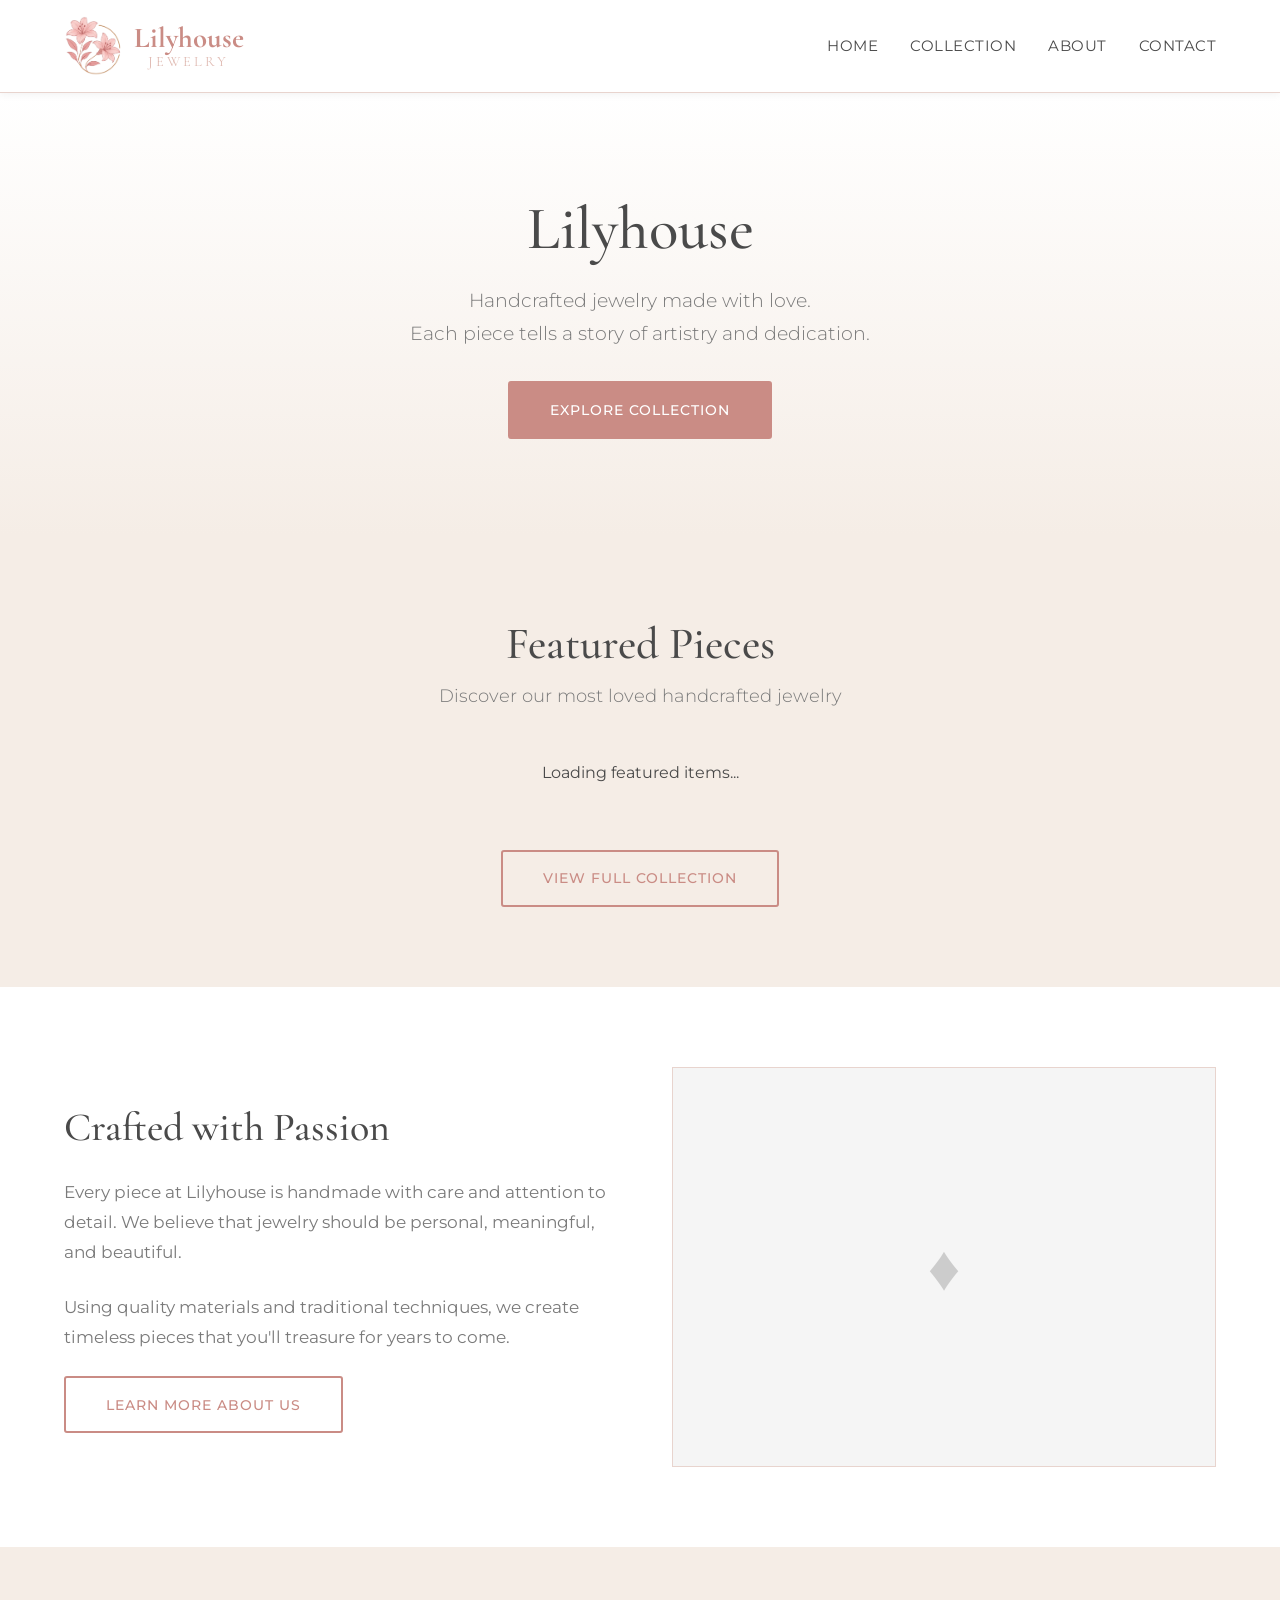
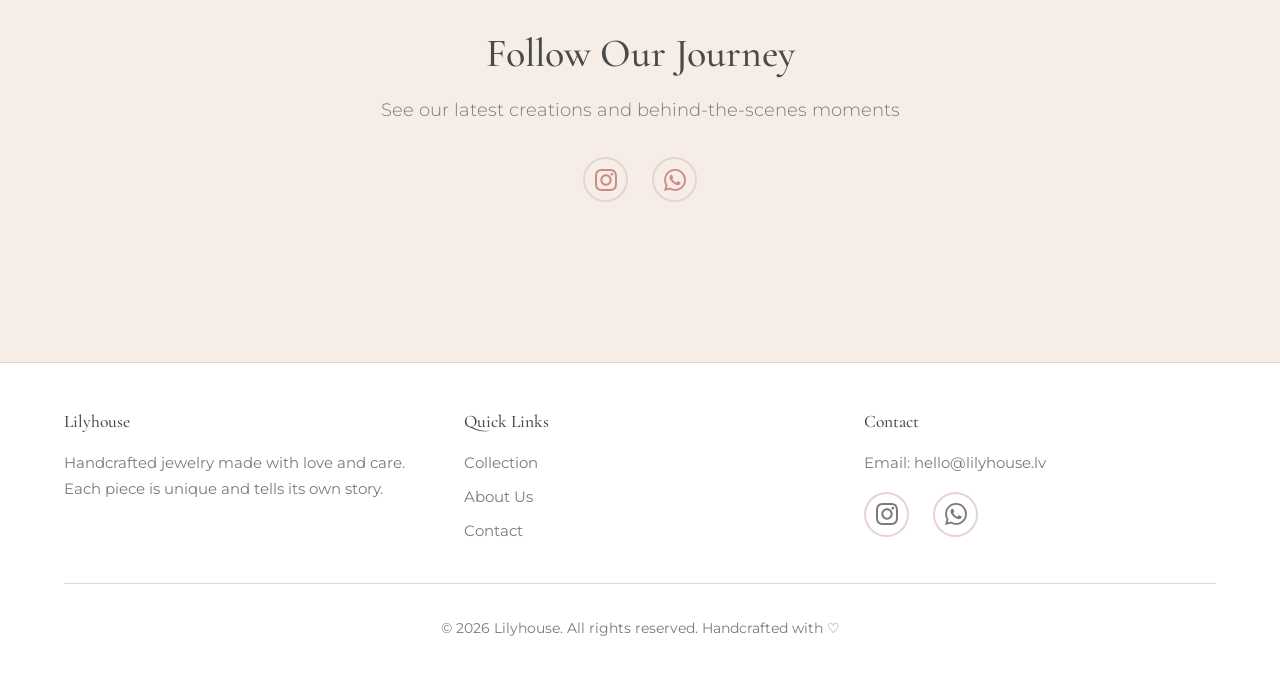
==== index.html @ 1b3570a8 "Initial commit: Lilyhouse jewelry website" ====
<!DOCTYPE html>
<html lang="en">
<head>
  <meta charset="UTF-8">
  <meta name="viewport" content="width=device-width, initial-scale=1.0">
  <meta name="description" content="Lilyhouse - Handcrafted jewelry made with love. Discover unique, elegant pieces of artisan jewelry.">
  <title>Lilyhouse - Handcrafted Jewelry</title>
  <link rel="icon" type="image/png" href="images/favicon.png">
  <link rel="stylesheet" href="css/style.css">
</head>
<body>
  <!-- Header -->
  <header>
    <div class="container">
      <nav>
        <a href="index.html" class="logo">
          <img src="images/logo-no-bg.png" alt="Lilyhouse Jewelry">
          <div class="logo-text-container">
            <span class="logo-brand">Lilyhouse</span>
            <span class="logo-subtitle">Jewelry</span>
          </div>
        </a>
        <button class="mobile-menu-toggle" aria-label="Toggle menu">☰</button>
        <ul class="nav-links">
          <li><a href="index.html">Home</a></li>
          <li><a href="collection.html">Collection</a></li>
          <li><a href="about.html">About</a></li>
          <li><a href="contact.html">Contact</a></li>
        </ul>
      </nav>
    </div>
  </header>

  <!-- Hero Section -->
  <section class="hero">
    <div class="container">
      <h1>Lilyhouse</h1>
      <p class="hero-subtitle">
        Handcrafted jewelry made with love.<br>
        Each piece tells a story of artistry and dedication.
      </p>
      <a href="collection.html" class="btn">Explore Collection</a>
    </div>
  </section>

  <!-- Featured Items Section -->
  <section>
    <div class="container">
      <div class="section-title">
        <h2>Featured Pieces</h2>
        <p class="section-subtitle">Discover our most loved handcrafted jewelry</p>
      </div>
      
      <div class="product-grid" id="featured-items">
        <!-- Featured items will be dynamically loaded here -->
        <div class="text-center" style="grid-column: 1 / -1;">
          <p>Loading featured items...</p>
        </div>
      </div>
      
      <div class="text-center mt-3">
        <a href="collection.html" class="btn btn-secondary">View Full Collection</a>
      </div>
    </div>
  </section>

  <!-- About Preview Section -->
  <section class="about-preview">
    <div class="container">
      <div class="about-content">
        <div class="about-text">
          <h2>Crafted with Passion</h2>
          <p>
            Every piece at Lilyhouse is handmade with care and attention to detail. 
            We believe that jewelry should be personal, meaningful, and beautiful.
          </p>
          <p>
            Using quality materials and traditional techniques, we create timeless 
            pieces that you'll treasure for years to come.
          </p>
          <a href="about.html" class="btn btn-secondary">Learn More About Us</a>
        </div>
        <div class="about-image">
          <!-- Placeholder for about image -->
          <div class="product-image-placeholder" style="width: 100%; height: 100%; display: flex; align-items: center; justify-content: center; font-size: 4rem; background-color: #f5f5f5; color: #ccc;">
            ♦
          </div>
        </div>
      </div>
    </div>
  </section>

  <!-- Social Section -->
  <section>
    <div class="container text-center">
      <h2>Follow Our Journey</h2>
      <p class="section-subtitle mb-2">
        See our latest creations and behind-the-scenes moments
      </p>
      <div class="social-links">
        <a href="https://www.instagram.com/lillyhouse_lv" target="_blank" rel="noopener" class="social-link" aria-label="Instagram">
          <svg viewBox="0 0 24 24" xmlns="http://www.w3.org/2000/svg"><path d="M12 2.163c3.204 0 3.584.012 4.85.07 3.252.148 4.771 1.691 4.919 4.919.058 1.265.069 1.645.069 4.849 0 3.205-.012 3.584-.069 4.849-.149 3.225-1.664 4.771-4.919 4.919-1.266.058-1.644.07-4.85.07-3.204 0-3.584-.012-4.849-.07-3.26-.149-4.771-1.699-4.919-4.92-.058-1.265-.07-1.644-.07-4.849 0-3.204.013-3.583.07-4.849.149-3.227 1.664-4.771 4.919-4.919 1.266-.057 1.645-.069 4.849-.069zm0-2.163c-3.259 0-3.667.014-4.947.072-4.358.2-6.78 2.618-6.98 6.98-.059 1.281-.073 1.689-.073 4.948 0 3.259.014 3.668.072 4.948.2 4.358 2.618 6.78 6.98 6.98 1.281.058 1.689.072 4.948.072 3.259 0 3.668-.014 4.948-.072 4.354-.2 6.782-2.618 6.979-6.98.059-1.28.073-1.689.073-4.948 0-3.259-.014-3.667-.072-4.947-.196-4.354-2.617-6.78-6.979-6.98-1.281-.059-1.69-.073-4.949-.073zm0 5.838c-3.403 0-6.162 2.759-6.162 6.162s2.759 6.163 6.162 6.163 6.162-2.759 6.162-6.163c0-3.403-2.759-6.162-6.162-6.162zm0 10.162c-2.209 0-4-1.79-4-4 0-2.209 1.791-4 4-4s4 1.791 4 4c0 2.21-1.791 4-4 4zm6.406-11.845c-.796 0-1.441.645-1.441 1.44s.645 1.44 1.441 1.44c.795 0 1.439-.645 1.439-1.44s-.644-1.44-1.439-1.44z"/></svg>
        </a>
        <a href="https://whatsapp.com/channel/0029Vb5Qcq36rsQu8dVFQ22W" target="_blank" rel="noopener" class="social-link" aria-label="WhatsApp Channel">
          <svg viewBox="0 0 24 24" xmlns="http://www.w3.org/2000/svg"><path d="M17.472 14.382c-.297-.149-1.758-.867-2.03-.967-.273-.099-.471-.148-.67.15-.197.297-.767.966-.94 1.164-.173.199-.347.223-.644.075-.297-.15-1.255-.463-2.39-1.475-.883-.788-1.48-1.761-1.653-2.059-.173-.297-.018-.458.13-.606.134-.133.298-.347.446-.52.149-.174.198-.298.298-.497.099-.198.05-.371-.025-.52-.075-.149-.669-1.612-.916-2.207-.242-.579-.487-.5-.669-.51-.173-.008-.371-.01-.57-.01-.198 0-.52.074-.792.372-.272.297-1.04 1.016-1.04 2.479 0 1.462 1.065 2.875 1.213 3.074.149.198 2.096 3.2 5.077 4.487.709.306 1.262.489 1.694.625.712.227 1.36.195 1.871.118.571-.085 1.758-.719 2.006-1.413.248-.694.248-1.289.173-1.413-.074-.124-.272-.198-.57-.347m-5.421 7.403h-.004a9.87 9.87 0 01-5.031-1.378l-.361-.214-3.741.982.998-3.648-.235-.374a9.86 9.86 0 01-1.51-5.26c.001-5.45 4.436-9.884 9.888-9.884 2.64 0 5.122 1.03 6.988 2.898a9.825 9.825 0 012.893 6.994c-.003 5.45-4.437 9.884-9.885 9.884m8.413-18.297A11.815 11.815 0 0012.05 0C5.495 0 .16 5.335.157 11.892c0 2.096.547 4.142 1.588 5.945L.057 24l6.305-1.654a11.882 11.882 0 005.683 1.448h.005c6.554 0 11.89-5.335 11.893-11.893a11.821 11.821 0 00-3.48-8.413z"/></svg>
        </a>
      </div>
    </div>
  </section>

  <!-- Footer -->
  <footer>
    <div class="container">
      <div class="footer-content">
        <div class="footer-section">
          <h3>Lilyhouse</h3>
          <p>Handcrafted jewelry made with love and care. Each piece is unique and tells its own story.</p>
        </div>
        
        <div class="footer-section">
          <h3>Quick Links</h3>
          <a href="collection.html">Collection</a>
          <a href="about.html">About Us</a>
          <a href="contact.html">Contact</a>
        </div>
        
        <div class="footer-section">
          <h3>Contact</h3>
          <p>Email: hello@lilyhouse.lv</p>
          <div class="social-links" style="justify-content: flex-start; margin-top: 1rem;">
            <a href="https://www.instagram.com/lillyhouse_lv" target="_blank" rel="noopener" class="social-link" aria-label="Instagram"><svg viewBox="0 0 24 24" xmlns="http://www.w3.org/2000/svg"><path d="M12 2.163c3.204 0 3.584.012 4.85.07 3.252.148 4.771 1.691 4.919 4.919.058 1.265.069 1.645.069 4.849 0 3.205-.012 3.584-.069 4.849-.149 3.225-1.664 4.771-4.919 4.919-1.266.058-1.644.07-4.85.07-3.204 0-3.584-.012-4.849-.07-3.26-.149-4.771-1.699-4.919-4.92-.058-1.265-.07-1.644-.07-4.849 0-3.204.013-3.583.07-4.849.149-3.227 1.664-4.771 4.919-4.919 1.266-.057 1.645-.069 4.849-.069zm0-2.163c-3.259 0-3.667.014-4.947.072-4.358.2-6.78 2.618-6.98 6.98-.059 1.281-.073 1.689-.073 4.948 0 3.259.014 3.668.072 4.948.2 4.358 2.618 6.78 6.98 6.98 1.281.058 1.689.072 4.948.072 3.259 0 3.668-.014 4.948-.072 4.354-.2 6.782-2.618 6.979-6.98.059-1.28.073-1.689.073-4.948 0-3.259-.014-3.667-.072-4.947-.196-4.354-2.617-6.78-6.979-6.98-1.281-.059-1.69-.073-4.949-.073zm0 5.838c-3.403 0-6.162 2.759-6.162 6.162s2.759 6.163 6.162 6.163 6.162-2.759 6.162-6.163c0-3.403-2.759-6.162-6.162-6.162zm0 10.162c-2.209 0-4-1.79-4-4 0-2.209 1.791-4 4-4s4 1.791 4 4c0 2.21-1.791 4-4 4zm6.406-11.845c-.796 0-1.441.645-1.441 1.44s.645 1.44 1.441 1.44c.795 0 1.439-.645 1.439-1.44s-.644-1.44-1.439-1.44z"/></svg></a>
            <a href="https://whatsapp.com/channel/0029Vb5Qcq36rsQu8dVFQ22W" target="_blank" rel="noopener" class="social-link" aria-label="WhatsApp Channel"><svg viewBox="0 0 24 24" xmlns="http://www.w3.org/2000/svg"><path d="M17.472 14.382c-.297-.149-1.758-.867-2.03-.967-.273-.099-.471-.148-.67.15-.197.297-.767.966-.94 1.164-.173.199-.347.223-.644.075-.297-.15-1.255-.463-2.39-1.475-.883-.788-1.48-1.761-1.653-2.059-.173-.297-.018-.458.13-.606.134-.133.298-.347.446-.52.149-.174.198-.298.298-.497.099-.198.05-.371-.025-.52-.075-.149-.669-1.612-.916-2.207-.242-.579-.487-.5-.669-.51-.173-.008-.371-.01-.57-.01-.198 0-.52.074-.792.372-.272.297-1.04 1.016-1.04 2.479 0 1.462 1.065 2.875 1.213 3.074.149.198 2.096 3.2 5.077 4.487.709.306 1.262.489 1.694.625.712.227 1.36.195 1.871.118.571-.085 1.758-.719 2.006-1.413.248-.694.248-1.289.173-1.413-.074-.124-.272-.198-.57-.347m-5.421 7.403h-.004a9.87 9.87 0 01-5.031-1.378l-.361-.214-3.741.982.998-3.648-.235-.374a9.86 9.86 0 01-1.51-5.26c.001-5.45 4.436-9.884 9.888-9.884 2.64 0 5.122 1.03 6.988 2.898a9.825 9.825 0 012.893 6.994c-.003 5.45-4.437 9.884-9.885 9.884m8.413-18.297A11.815 11.815 0 0012.05 0C5.495 0 .16 5.335.157 11.892c0 2.096.547 4.142 1.588 5.945L.057 24l6.305-1.654a11.882 11.882 0 005.683 1.448h.005c6.554 0 11.89-5.335 11.893-11.893a11.821 11.821 0 00-3.48-8.413z"/></svg></a>
          </div>
        </div>
      </div>
      
      <div class="footer-bottom">
        <p>&copy; 2026 Lilyhouse. All rights reserved. Handcrafted with ♡</p>
      </div>
    </div>
  </footer>

  <!-- JavaScript -->
  <script src="js/main.js"></script>
</body>
</html>
---- css/style.css ----
/* Lilyhouse Jewelry - Main Stylesheet */

/* Import Google Fonts */
@import url('https://fonts.googleapis.com/css2?family=Playfair+Display:ital,wght@0,400;0,500;0,600;0,700;1,400&family=Cormorant+Garamond:ital,wght@0,300;0,400;0,500;0,600;1,400&family=Montserrat:wght@300;400;500;600&display=swap');

/* CSS Variables for easy customization */
:root {
  --color-primary: #CA8C85;
  --color-primary-light: #E0BBB3;
  --color-secondary: #e8d4ce;
  --color-accent: #c19a6b;
  --color-text: #4a4a4a;
  --color-text-light: #7a7a7a;
  --color-background: #f5ede6;
  --color-white: #ffffff;
  --color-border: #e8d4ce;
  --font-heading: 'Cormorant Garamond', serif;
  --font-body: 'Montserrat', sans-serif;
  --transition: all 0.3s ease;
}

/* Reset and Base Styles */
* {
  margin: 0;
  padding: 0;
  box-sizing: border-box;
}

html {
  scroll-behavior: smooth;
}

body {
  font-family: var(--font-body);
  font-size: 16px;
  line-height: 1.7;
  color: var(--color-text);
  background-color: var(--color-background);
  -webkit-font-smoothing: antialiased;
  -moz-osx-font-smoothing: grayscale;
}

/* Typography */
h1, h2, h3, h4, h5, h6 {
  font-family: var(--font-heading);
  font-weight: 500;
  line-height: 1.3;
  margin-bottom: 1rem;
  color: var(--color-text);
}

h1 {
  font-size: 3rem;
  font-weight: 500;
}

h2 {
  font-size: 2.5rem;
  font-weight: 500;
}

h3 {
  font-size: 1.75rem;
}

p {
  margin-bottom: 1rem;
}

a {
  color: var(--color-primary);
  text-decoration: none;
  transition: var(--transition);
}

a:hover {
  color: var(--color-secondary);
}

img {
  max-width: 100%;
  height: auto;
  display: block;
}

/* Container */
.container {
  max-width: 1200px;
  margin: 0 auto;
  padding: 0 1.5rem;
}

/* Header and Navigation */
header {
  background-color: var(--color-white);
  border-bottom: 1px solid var(--color-border);
  position: sticky;
  top: 0;
  z-index: 100;
  box-shadow: 0 2px 8px rgba(0, 0, 0, 0.05);
}

nav {
  display: flex;
  justify-content: space-between;
  align-items: center;
  padding: 1rem 0;
}

.logo {
  display: flex;
  align-items: center;
  gap: 0.6rem;
  font-family: var(--font-heading);
  font-size: 1.8rem;
  font-weight: 500;
  color: var(--color-text);
}

.logo img {
  height: 60px;
  width: auto;
  display: block;
}

.logo-text-container {
  display: flex;
  flex-direction: column;
  line-height: 1.1;
  align-items: center;
}

.logo-brand {
  font-family: var(--font-heading);
  font-size: 1.8rem;
  font-weight: 800;
  color: var(--color-primary);
}

.logo-subtitle {
  font-family: var(--font-heading);
  font-size: 0.9rem;
  font-weight: 400;
  letter-spacing: 3px;
  color: var(--color-primary-light);
  text-transform: uppercase;
}

.nav-links {
  display: flex;
  gap: 2rem;
  list-style: none;
}

.nav-links a {
  color: var(--color-text);
  font-weight: 400;
  letter-spacing: 0.5px;
  font-size: 0.95rem;
  text-transform: uppercase;
}

.nav-links a:hover {
  color: var(--color-primary);
}

.mobile-menu-toggle {
  display: none;
  background: none;
  border: none;
  font-size: 1.5rem;
  color: var(--color-text);
  cursor: pointer;
}

/* Hero Section */
.hero {
  text-align: center;
  padding: 6rem 0;
  background: linear-gradient(180deg, var(--color-white) 0%, var(--color-background) 100%);
}

.hero h1 {
  font-size: 3.8rem;
  margin-bottom: 1rem;
  font-weight: 500;
}

.hero-subtitle {
  font-size: 1.2rem;
  color: var(--color-text-light);
  margin-bottom: 2rem;
  font-weight: 300;
  max-width: 600px;
  margin-left: auto;
  margin-right: auto;
}

/* Buttons */
.btn {
  display: inline-block;
  padding: 0.9rem 2.5rem;
  background-color: var(--color-primary);
  color: var(--color-white);
  border: 2px solid var(--color-primary);
  border-radius: 3px;
  font-family: var(--font-body);
  font-size: 0.9rem;
  font-weight: 500;
  letter-spacing: 1px;
  text-transform: uppercase;
  cursor: pointer;
  transition: var(--transition);
}

.btn:hover {
  background-color: transparent;
  color: var(--color-primary);
}

.btn-secondary {
  background-color: transparent;
  color: var(--color-primary);
  border: 2px solid var(--color-primary);
}

.btn-secondary:hover {
  background-color: var(--color-primary);
  color: var(--color-white);
}

/* Section Styles */
section {
  padding: 5rem 0;
}

.section-title {
  text-align: center;
  margin-bottom: 3rem;
}

.section-title h2 {
  font-size: 2.8rem;
  margin-bottom: 0.5rem;
}

.section-subtitle {
  color: var(--color-text-light);
  font-size: 1.1rem;
  font-weight: 300;
}

/* Product Grid */
.product-grid {
  display: grid;
  grid-template-columns: repeat(auto-fill, minmax(280px, 1fr));
  gap: 2.5rem;
  margin-bottom: 3rem;
}

.product-card {
  background-color: var(--color-white);
  border: 1px solid var(--color-border);
  overflow: hidden;
  transition: var(--transition);
  cursor: pointer;
}

.product-card:hover {
  transform: translateY(-5px);
  box-shadow: 0 8px 20px rgba(0, 0, 0, 0.1);
}

.product-image {
  width: 100%;
  height: 350px;
  overflow: hidden;
  background-color: #f5f5f5;
  position: relative;
}

.product-image img {
  width: 100%;
  height: 100%;
  object-fit: cover;
  transition: var(--transition);
}

.product-card:hover .product-image img {
  transform: scale(1.05);
}

.product-image-placeholder {
  display: flex;
  align-items: center;
  justify-content: center;
  width: 100%;
  height: 100%;
  background-color: #f0f0f0;
  color: #999;
  font-size: 3rem;
}

.product-info {
  padding: 1.5rem;
}

.product-category {
  font-size: 0.75rem;
  text-transform: uppercase;
  letter-spacing: 1px;
  color: var(--color-text-light);
  margin-bottom: 0.5rem;
}

.product-name {
  font-size: 1.3rem;
  margin-bottom: 0.5rem;
  color: var(--color-text);
}

.product-description {
  font-size: 0.9rem;
  color: var(--color-text-light);
  margin-bottom: 1rem;
  line-height: 1.6;
}

.product-price {
  font-size: 1.1rem;
  font-weight: 600;
  color: var(--color-primary);
  margin-bottom: 1rem;
}

/* Item Detail Page */
.item-detail {
  padding: 3rem 0;
}

.item-content {
  display: grid;
  grid-template-columns: 1fr 1fr;
  gap: 4rem;
  margin-bottom: 3rem;
}

.item-gallery {
  display: flex;
  flex-direction: column;
  gap: 1rem;
}

.main-image {
  width: 100%;
  height: 500px;
  overflow: hidden;
  background-color: #f5f5f5;
  border: 1px solid var(--color-border);
}

.main-image img {
  width: 100%;
  height: 100%;
  object-fit: cover;
}

.thumbnail-images {
  display: flex;
  gap: 1rem;
}

.thumbnail {
  width: 100px;
  height: 100px;
  cursor: pointer;
  border: 2px solid var(--color-border);
  overflow: hidden;
  transition: var(--transition);
}

.thumbnail:hover,
.thumbnail.active {
  border-color: var(--color-primary);
}

.thumbnail img {
  width: 100%;
  height: 100%;
  object-fit: cover;
}

.item-info-detail {
  padding-top: 2rem;
}

.item-info-detail h1 {
  margin-bottom: 0.5rem;
}

.item-category {
  font-size: 0.85rem;
  text-transform: uppercase;
  letter-spacing: 1px;
  color: var(--color-text-light);
  margin-bottom: 1.5rem;
}

.item-price {
  font-size: 1.8rem;
  font-weight: 600;
  color: var(--color-primary);
  margin-bottom: 2rem;
}

.item-description {
  font-size: 1rem;
  line-height: 1.8;
  color: var(--color-text);
  margin-bottom: 2.5rem;
}

/* About Section */
.about-preview {
  background-color: var(--color-white);
  padding: 5rem 0;
}

.about-content {
  display: grid;
  grid-template-columns: 1fr 1fr;
  gap: 4rem;
  align-items: center;
}

.about-text h2 {
  margin-bottom: 1.5rem;
}

.about-text p {
  font-size: 1.05rem;
  line-height: 1.8;
  margin-bottom: 1.5rem;
  color: var(--color-text-light);
}

.about-image {
  width: 100%;
  height: 400px;
  overflow: hidden;
  border: 1px solid var(--color-border);
}

.about-image img {
  width: 100%;
  height: 100%;
  object-fit: cover;
}

/* Contact Section */
.contact-section {
  background-color: var(--color-white);
}

.contact-content {
  max-width: 800px;
  margin: 0 auto;
}

.contact-info {
  text-align: center;
  margin-bottom: 3rem;
}

.contact-info p {
  font-size: 1.1rem;
  color: var(--color-text-light);
}

.contact-email {
  font-size: 1.3rem;
  font-weight: 500;
  color: var(--color-primary);
  margin: 1rem 0;
}

/* Forms */
.form-group {
  margin-bottom: 1.5rem;
}

.form-group label {
  display: block;
  margin-bottom: 0.5rem;
  font-weight: 500;
  color: var(--color-text);
}

.form-group input,
.form-group textarea {
  width: 100%;
  padding: 0.9rem;
  border: 1px solid var(--color-border);
  border-radius: 3px;
  font-family: var(--font-body);
  font-size: 1rem;
  color: var(--color-text);
  background-color: var(--color-white);
  transition: var(--transition);
}

.form-group input:focus,
.form-group textarea:focus {
  outline: none;
  border-color: var(--color-primary);
  box-shadow: 0 0 0 3px rgba(139, 115, 85, 0.1);
}

.form-group textarea {
  resize: vertical;
  min-height: 150px;
}

/* Modal */
.modal {
  display: none;
  position: fixed;
  top: 0;
  left: 0;
  width: 100%;
  height: 100%;
  background-color: rgba(0, 0, 0, 0.6);
  z-index: 1000;
  overflow-y: auto;
  padding: 2rem;
}

.modal.active {
  display: flex;
  align-items: center;
  justify-content: center;
}

.modal-content {
  background-color: var(--color-white);
  padding: 3rem;
  max-width: 600px;
  width: 100%;
  position: relative;
  border-radius: 3px;
  box-shadow: 0 10px 40px rgba(0, 0, 0, 0.2);
}

.modal-close {
  position: absolute;
  top: 1rem;
  right: 1rem;
  background: none;
  border: none;
  font-size: 2rem;
  color: var(--color-text-light);
  cursor: pointer;
  line-height: 1;
  transition: var(--transition);
}

.modal-close:hover {
  color: var(--color-text);
}

.modal h2 {
  margin-bottom: 1.5rem;
}

/* Social Media Links */
.social-links {
  display: flex;
  gap: 1.5rem;
  justify-content: center;
  margin-top: 2rem;
}

.social-link {
  display: flex;
  align-items: center;
  justify-content: center;
  width: 45px;
  height: 45px;
  padding: 0;
  border: 2px solid var(--color-border);
  border-radius: 50%;
  color: var(--color-primary);
  transition: var(--transition);
  flex-shrink: 0;
  line-height: 0;
  text-decoration: none;
  position: relative;
}

.social-link svg {
  width: 22px;
  height: 22px;
  fill: currentColor;
  display: block;
  position: absolute;
  top: 50%;
  left: 50%;
  transform: translate(-50%, -50%);
}

.social-link:hover {
  border-color: var(--color-primary);
  background-color: var(--color-primary);
  color: var(--color-white);
}

/* Footer */
footer {
  background-color: var(--color-white);
  border-top: 1px solid var(--color-border);
  padding: 3rem 0 2rem;
  margin-top: 5rem;
}

.footer-content {
  display: grid;
  grid-template-columns: repeat(auto-fit, minmax(250px, 1fr));
  gap: 3rem;
  margin-bottom: 2rem;
}

.footer-section h3 {
  font-size: 1.1rem;
  margin-bottom: 1rem;
}

.footer-section p,
.footer-section a {
  font-size: 0.95rem;
  color: var(--color-text-light);
  display: block;
  margin-bottom: 0.5rem;
}

.footer-bottom {
  text-align: center;
  padding-top: 2rem;
  border-top: 1px solid var(--color-border);
  color: var(--color-text-light);
  font-size: 0.9rem;
}

/* Utility Classes */
.text-center {
  text-align: center;
}

.mt-1 { margin-top: 1rem; }
.mt-2 { margin-top: 2rem; }
.mt-3 { margin-top: 3rem; }
.mb-1 { margin-bottom: 1rem; }
.mb-2 { margin-bottom: 2rem; }
.mb-3 { margin-bottom: 3rem; }

/* Responsive Design - Mobile First */

/* Tablets */
@media (max-width: 768px) {
  .nav-links {
    position: fixed;
    top: 70px;
    left: 0;
    right: 0;
    background-color: var(--color-white);
    flex-direction: column;
    padding: 2rem;
    gap: 1.5rem;
    box-shadow: 0 8px 16px rgba(0, 0, 0, 0.1);
    transform: translateY(-150%);
    transition: var(--transition);
  }

  .nav-links.active {
    transform: translateY(0);
  }

  .mobile-menu-toggle {
    display: block;
  }

  .hero h1 {
    font-size: 2.6rem;
  }

  .hero-subtitle {
    font-size: 1rem;
  }

  .product-grid {
    grid-template-columns: repeat(auto-fill, minmax(250px, 1fr));
    gap: 2rem;
  }

  .item-content {
    grid-template-columns: 1fr;
    gap: 2rem;
  }

  .about-content {
    grid-template-columns: 1fr;
    gap: 2rem;
  }

  .footer-content {
    grid-template-columns: 1fr;
    gap: 2rem;
  }
}

/* Mobile */
@media (max-width: 480px) {
  .logo img {
    height: 45px;
  }
  
  .logo-brand {
    font-size: 1.4rem;
  }
  
  .logo-subtitle {
    font-size: 0.7rem;
    letter-spacing: 2px;
  }
  
  h1 {
    font-size: 2.4rem;
  }

  h2 {
    font-size: 1.9rem;
  }

  .hero {
    padding: 4rem 0;
  }

  .hero h1 {
    font-size: 2.2rem;
  }

  section {
    padding: 3rem 0;
  }

  .product-grid {
    grid-template-columns: 1fr;
    gap: 1.5rem;
  }

  .product-image {
    height: 300px;
  }

  .main-image {
    height: 350px;
  }

  .modal-content {
    padding: 2rem;
  }

  .btn {
    padding: 0.8rem 2rem;
    font-size: 0.85rem;
  }
}
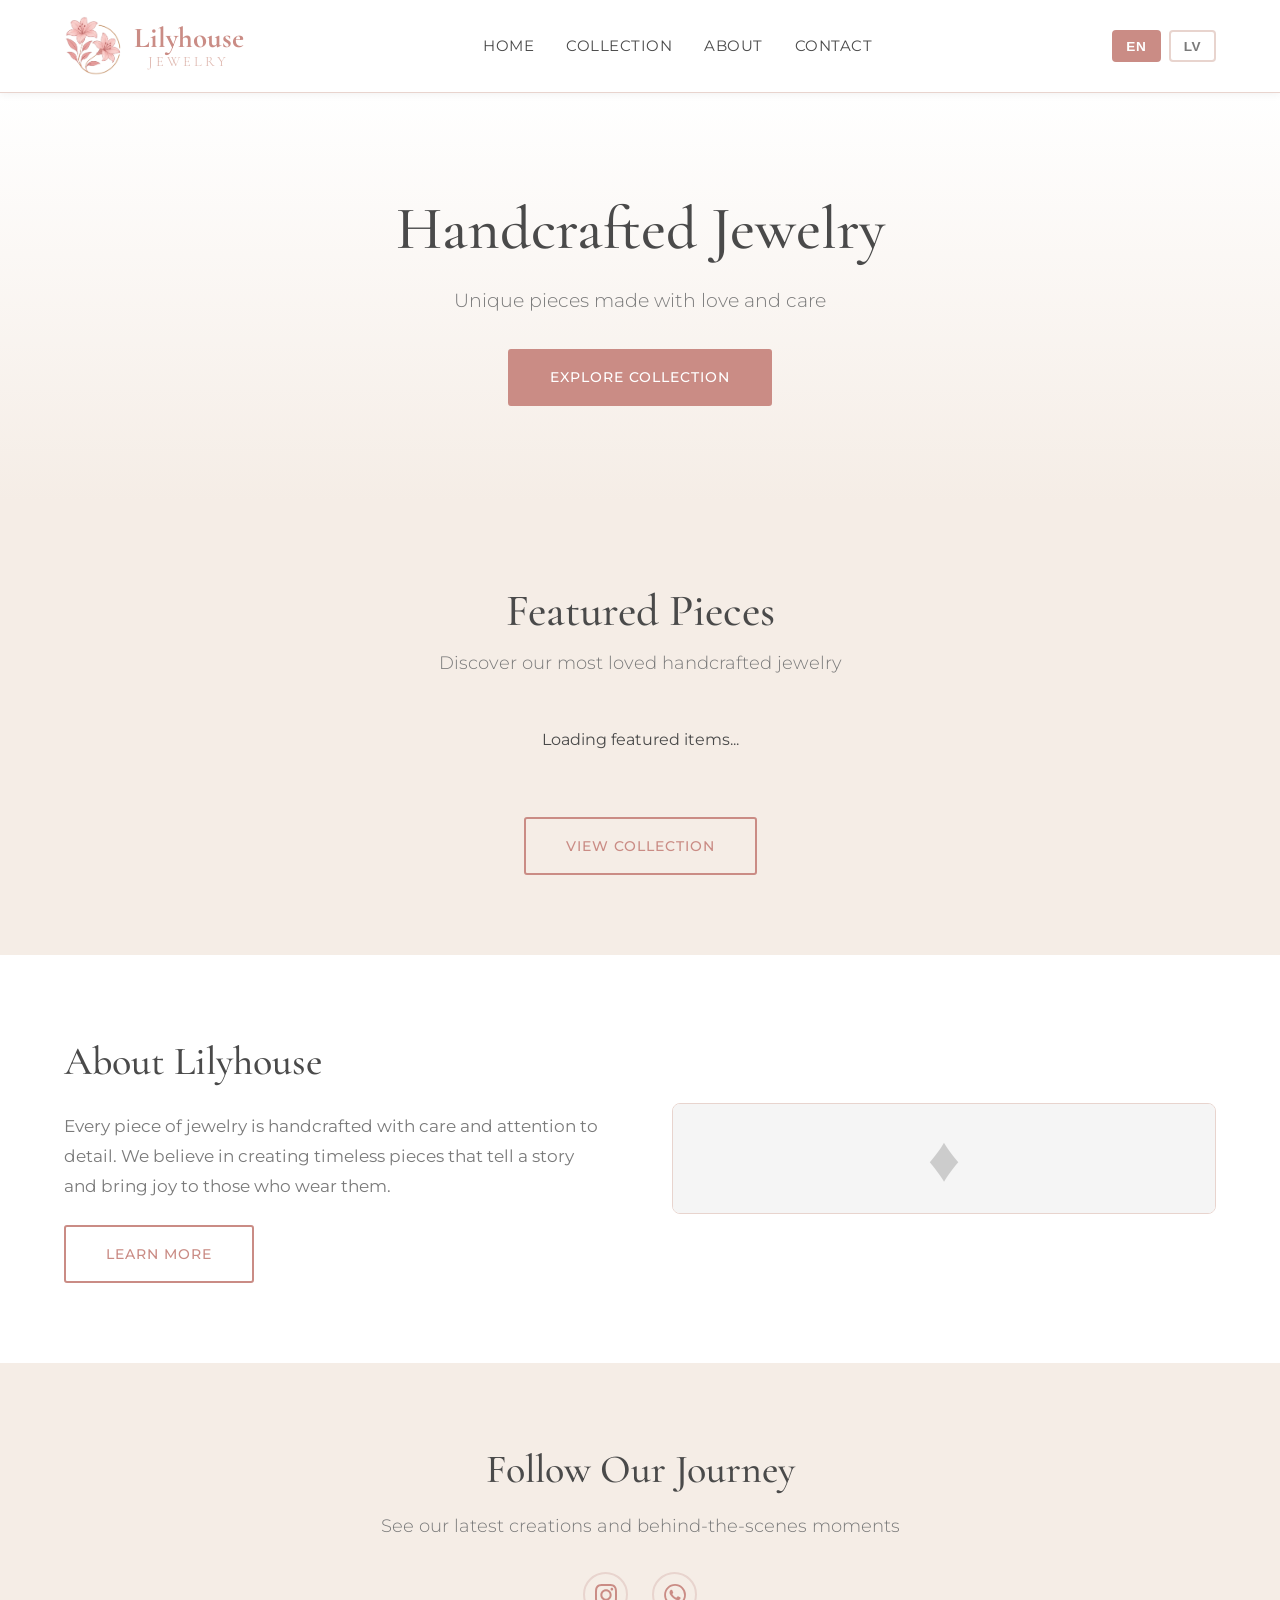
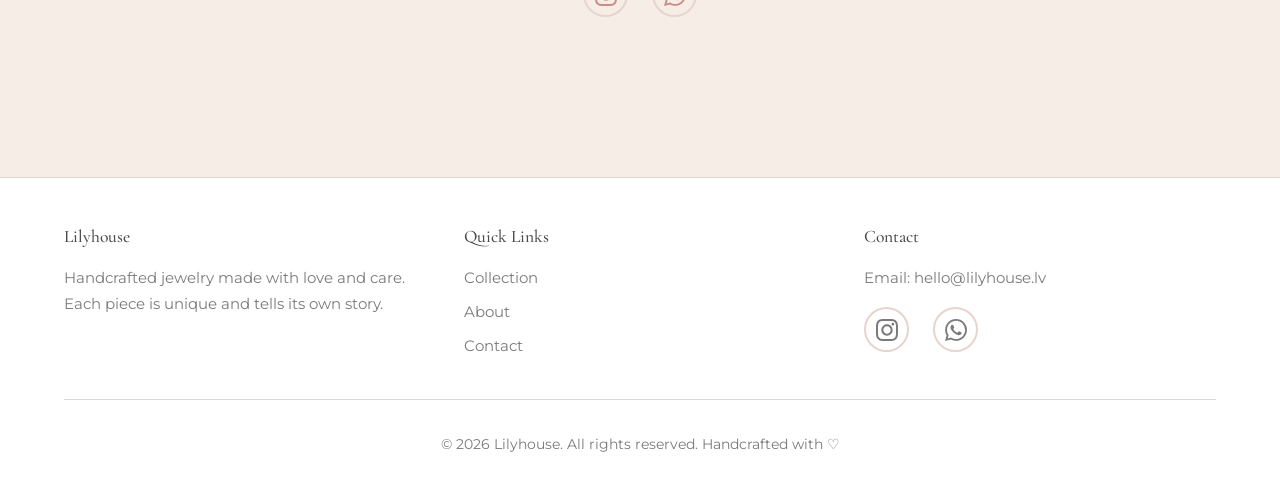
==== commit 1f6dbc51: "Adding basic content;" ====
--- a/index.html
+++ b/index.html
@@ -5,7 +5,8 @@
   <meta name="viewport" content="width=device-width, initial-scale=1.0">
   <meta name="description" content="Lilyhouse - Handcrafted jewelry made with love. Discover unique, elegant pieces of artisan jewelry.">
   <title>Lilyhouse - Handcrafted Jewelry</title>
-  <link rel="icon" type="image/png" href="images/favicon.png">
+  <link rel="icon" type="image/x-icon" href="images/site/lilyhouse_favicon.ico">
+  <link rel="apple-touch-icon" href="images/site/lilyhouse_apple_touch_icon.png">
   <link rel="stylesheet" href="css/style.css">
 </head>
 <body>
@@ -14,7 +15,7 @@
     <div class="container">
       <nav>
         <a href="index.html" class="logo">
-          <img src="images/logo-no-bg.png" alt="Lilyhouse Jewelry">
+          <img src="images/site/logo-no-bg.png" alt="Lilyhouse Jewelry">
           <div class="logo-text-container">
             <span class="logo-brand">Lilyhouse</span>
             <span class="logo-subtitle">Jewelry</span>
@@ -22,11 +23,15 @@
         </a>
         <button class="mobile-menu-toggle" aria-label="Toggle menu">☰</button>
         <ul class="nav-links">
-          <li><a href="index.html">Home</a></li>
-          <li><a href="collection.html">Collection</a></li>
-          <li><a href="about.html">About</a></li>
-          <li><a href="contact.html">Contact</a></li>
+          <li><a href="index.html" data-translate="nav.home">Home</a></li>
+          <li><a href="collection.html" data-translate="nav.collection">Collection</a></li>
+          <li><a href="about.html" data-translate="nav.about">About</a></li>
+          <li><a href="contact.html" data-translate="nav.contact">Contact</a></li>
         </ul>
+        <div class="lang-switcher">
+          <button class="lang-btn active" data-lang="en">EN</button>
+          <button class="lang-btn" data-lang="lv">LV</button>
+        </div>
       </nav>
     </div>
   </header>
@@ -34,12 +39,11 @@
   <!-- Hero Section -->
   <section class="hero">
     <div class="container">
-      <h1>Lilyhouse</h1>
-      <p class="hero-subtitle">
-        Handcrafted jewelry made with love.<br>
-        Each piece tells a story of artistry and dedication.
+      <h1 data-translate="home.hero_title">Handcrafted Jewelry</h1>
+      <p class="hero-subtitle" data-translate="home.hero_subtitle">
+        Unique pieces made with love and care
       </p>
-      <a href="collection.html" class="btn">Explore Collection</a>
+      <a href="collection.html" class="btn" data-translate="home.hero_cta">Explore Collection</a>
     </div>
   </section>
 
@@ -47,8 +51,8 @@
   <section>
     <div class="container">
       <div class="section-title">
-        <h2>Featured Pieces</h2>
-        <p class="section-subtitle">Discover our most loved handcrafted jewelry</p>
+        <h2 data-translate="home.featured_title">Featured Pieces</h2>
+        <p class="section-subtitle" data-translate="home.featured_subtitle">Discover our most loved handcrafted jewelry</p>
       </div>
       
       <div class="product-grid" id="featured-items">
@@ -59,7 +63,7 @@
       </div>
       
       <div class="text-center mt-3">
-        <a href="collection.html" class="btn btn-secondary">View Full Collection</a>
+        <a href="collection.html" class="btn btn-secondary" data-translate="home.cta_button">View Collection</a>
       </div>
     </div>
   </section>
@@ -69,16 +73,11 @@
     <div class="container">
       <div class="about-content">
         <div class="about-text">
-          <h2>Crafted with Passion</h2>
-          <p>
-            Every piece at Lilyhouse is handmade with care and attention to detail. 
-            We believe that jewelry should be personal, meaningful, and beautiful.
+          <h2 data-translate="home.about_title">About Lilyhouse</h2>
+          <p data-translate="home.about_text">
+            Every piece of jewelry is handcrafted with care and attention to detail. We believe in creating timeless pieces that tell a story and bring joy to those who wear them.
           </p>
-          <p>
-            Using quality materials and traditional techniques, we create timeless 
-            pieces that you'll treasure for years to come.
-          </p>
-          <a href="about.html" class="btn btn-secondary">Learn More About Us</a>
+          <a href="about.html" class="btn btn-secondary" data-translate="home.about_cta">Learn More</a>
         </div>
         <div class="about-image">
           <!-- Placeholder for about image -->
@@ -114,19 +113,19 @@
       <div class="footer-content">
         <div class="footer-section">
           <h3>Lilyhouse</h3>
-          <p>Handcrafted jewelry made with love and care. Each piece is unique and tells its own story.</p>
+          <p data-translate="footer.about">Handcrafted jewelry made with love and care. Each piece is unique and tells its own story.</p>
         </div>
         
         <div class="footer-section">
-          <h3>Quick Links</h3>
-          <a href="collection.html">Collection</a>
-          <a href="about.html">About Us</a>
-          <a href="contact.html">Contact</a>
+          <h3 data-translate="footer.links_title">Quick Links</h3>
+          <a href="collection.html" data-translate="nav.collection">Collection</a>
+          <a href="about.html" data-translate="nav.about">About Us</a>
+          <a href="contact.html" data-translate="nav.contact">Contact</a>
         </div>
         
         <div class="footer-section">
-          <h3>Contact</h3>
-          <p>Email: hello@lilyhouse.lv</p>
+          <h3 data-translate="footer.contact_title">Contact</h3>
+          <p><span data-translate="footer.email_label">Email:</span> hello@lilyhouse.lv</p>
           <div class="social-links" style="justify-content: flex-start; margin-top: 1rem;">
             <a href="https://www.instagram.com/lillyhouse_lv" target="_blank" rel="noopener" class="social-link" aria-label="Instagram"><svg viewBox="0 0 24 24" xmlns="http://www.w3.org/2000/svg"><path d="M12 2.163c3.204 0 3.584.012 4.85.07 3.252.148 4.771 1.691 4.919 4.919.058 1.265.069 1.645.069 4.849 0 3.205-.012 3.584-.069 4.849-.149 3.225-1.664 4.771-4.919 4.919-1.266.058-1.644.07-4.85.07-3.204 0-3.584-.012-4.849-.07-3.26-.149-4.771-1.699-4.919-4.92-.058-1.265-.07-1.644-.07-4.849 0-3.204.013-3.583.07-4.849.149-3.227 1.664-4.771 4.919-4.919 1.266-.057 1.645-.069 4.849-.069zm0-2.163c-3.259 0-3.667.014-4.947.072-4.358.2-6.78 2.618-6.98 6.98-.059 1.281-.073 1.689-.073 4.948 0 3.259.014 3.668.072 4.948.2 4.358 2.618 6.78 6.98 6.98 1.281.058 1.689.072 4.948.072 3.259 0 3.668-.014 4.948-.072 4.354-.2 6.782-2.618 6.979-6.98.059-1.28.073-1.689.073-4.948 0-3.259-.014-3.667-.072-4.947-.196-4.354-2.617-6.78-6.979-6.98-1.281-.059-1.69-.073-4.949-.073zm0 5.838c-3.403 0-6.162 2.759-6.162 6.162s2.759 6.163 6.162 6.163 6.162-2.759 6.162-6.163c0-3.403-2.759-6.162-6.162-6.162zm0 10.162c-2.209 0-4-1.79-4-4 0-2.209 1.791-4 4-4s4 1.791 4 4c0 2.21-1.791 4-4 4zm6.406-11.845c-.796 0-1.441.645-1.441 1.44s.645 1.44 1.441 1.44c.795 0 1.439-.645 1.439-1.44s-.644-1.44-1.439-1.44z"/></svg></a>
             <a href="https://whatsapp.com/channel/0029Vb5Qcq36rsQu8dVFQ22W" target="_blank" rel="noopener" class="social-link" aria-label="WhatsApp Channel"><svg viewBox="0 0 24 24" xmlns="http://www.w3.org/2000/svg"><path d="M17.472 14.382c-.297-.149-1.758-.867-2.03-.967-.273-.099-.471-.148-.67.15-.197.297-.767.966-.94 1.164-.173.199-.347.223-.644.075-.297-.15-1.255-.463-2.39-1.475-.883-.788-1.48-1.761-1.653-2.059-.173-.297-.018-.458.13-.606.134-.133.298-.347.446-.52.149-.174.198-.298.298-.497.099-.198.05-.371-.025-.52-.075-.149-.669-1.612-.916-2.207-.242-.579-.487-.5-.669-.51-.173-.008-.371-.01-.57-.01-.198 0-.52.074-.792.372-.272.297-1.04 1.016-1.04 2.479 0 1.462 1.065 2.875 1.213 3.074.149.198 2.096 3.2 5.077 4.487.709.306 1.262.489 1.694.625.712.227 1.36.195 1.871.118.571-.085 1.758-.719 2.006-1.413.248-.694.248-1.289.173-1.413-.074-.124-.272-.198-.57-.347m-5.421 7.403h-.004a9.87 9.87 0 01-5.031-1.378l-.361-.214-3.741.982.998-3.648-.235-.374a9.86 9.86 0 01-1.51-5.26c.001-5.45 4.436-9.884 9.888-9.884 2.64 0 5.122 1.03 6.988 2.898a9.825 9.825 0 012.893 6.994c-.003 5.45-4.437 9.884-9.885 9.884m8.413-18.297A11.815 11.815 0 0012.05 0C5.495 0 .16 5.335.157 11.892c0 2.096.547 4.142 1.588 5.945L.057 24l6.305-1.654a11.882 11.882 0 005.683 1.448h.005c6.554 0 11.89-5.335 11.893-11.893a11.821 11.821 0 00-3.48-8.413z"/></svg></a>
@@ -135,7 +134,7 @@
       </div>
       
       <div class="footer-bottom">
-        <p>&copy; 2026 Lilyhouse. All rights reserved. Handcrafted with ♡</p>
+        <p data-translate="footer.copyright">© 2026 Lilyhouse. All rights reserved. Handcrafted with ♡</p>
       </div>
     </div>
   </footer>
--- a/css/style.css
+++ b/css/style.css
@@ -162,6 +162,38 @@
 
 .nav-links a:hover {
   color: var(--color-primary);
+}
+
+/* Language Switcher */
+.lang-switcher {
+  display: flex;
+  gap: 0.5rem;
+  align-items: center;
+}
+
+.lang-btn {
+  background: none;
+  border: 2px solid var(--color-border);
+  padding: 0.4rem 0.8rem;
+  border-radius: 4px;
+  cursor: pointer;
+  font-size: 0.85rem;
+  font-weight: 600;
+  color: var(--color-text-light);
+  transition: var(--transition);
+  text-transform: uppercase;
+  letter-spacing: 0.5px;
+}
+
+.lang-btn:hover {
+  border-color: var(--color-primary);
+  color: var(--color-primary);
+}
+
+.lang-btn.active {
+  background-color: var(--color-primary);
+  border-color: var(--color-primary);
+  color: var(--color-white);
 }
 
 .mobile-menu-toggle {
@@ -446,14 +478,15 @@
 
 .about-image {
   width: 100%;
-  height: 400px;
+  /* height: 400px; */
   overflow: hidden;
   border: 1px solid var(--color-border);
+  border-radius: 8px;
 }
 
 .about-image img {
   width: 100%;
-  height: 100%;
+  height: auto;
   object-fit: cover;
 }
 
@@ -666,6 +699,10 @@
 
 /* Tablets */
 @media (max-width: 768px) {
+  nav {
+    position: relative;
+  }
+  
   .nav-links {
     position: fixed;
     top: 70px;
@@ -684,6 +721,13 @@
     transform: translateY(0);
   }
 
+  .lang-switcher {
+    position: absolute;
+    right: 4rem;
+    top: 50%;
+    transform: translateY(-50%);
+  }
+
   .mobile-menu-toggle {
     display: block;
   }
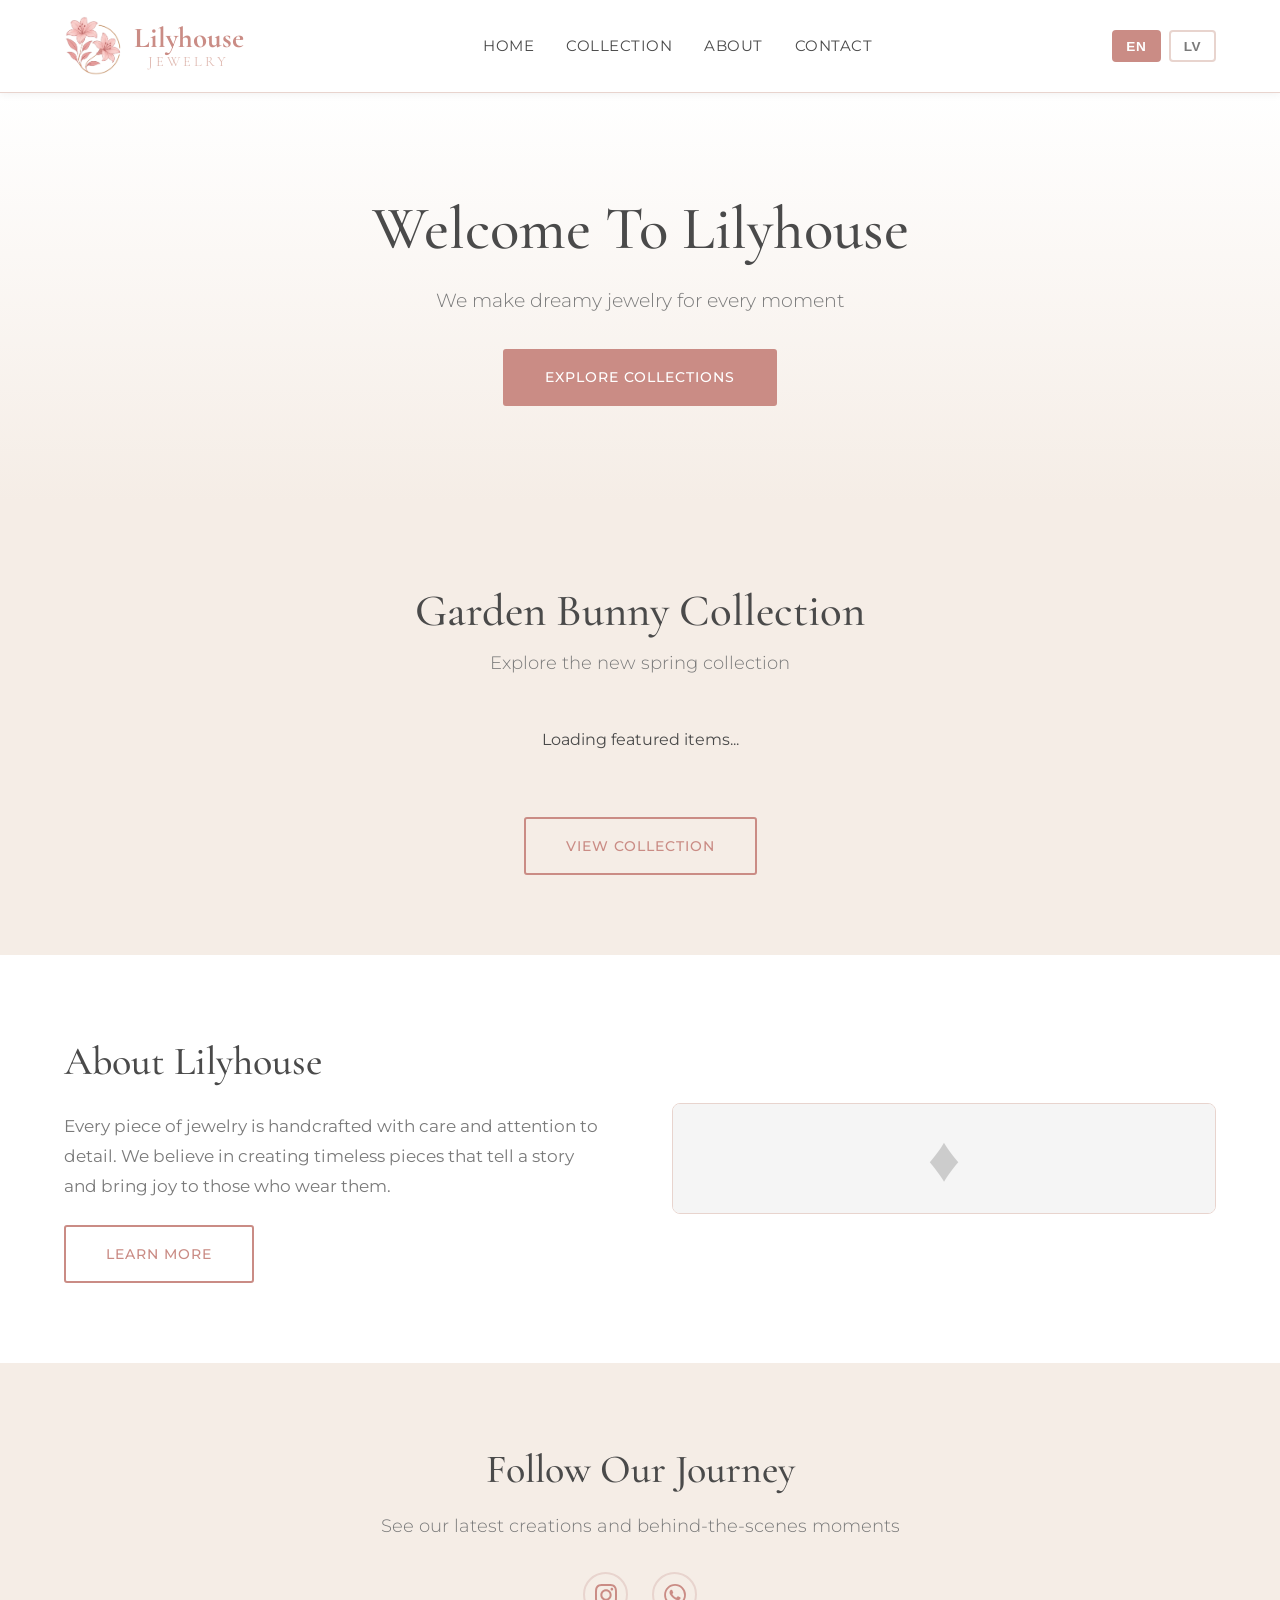
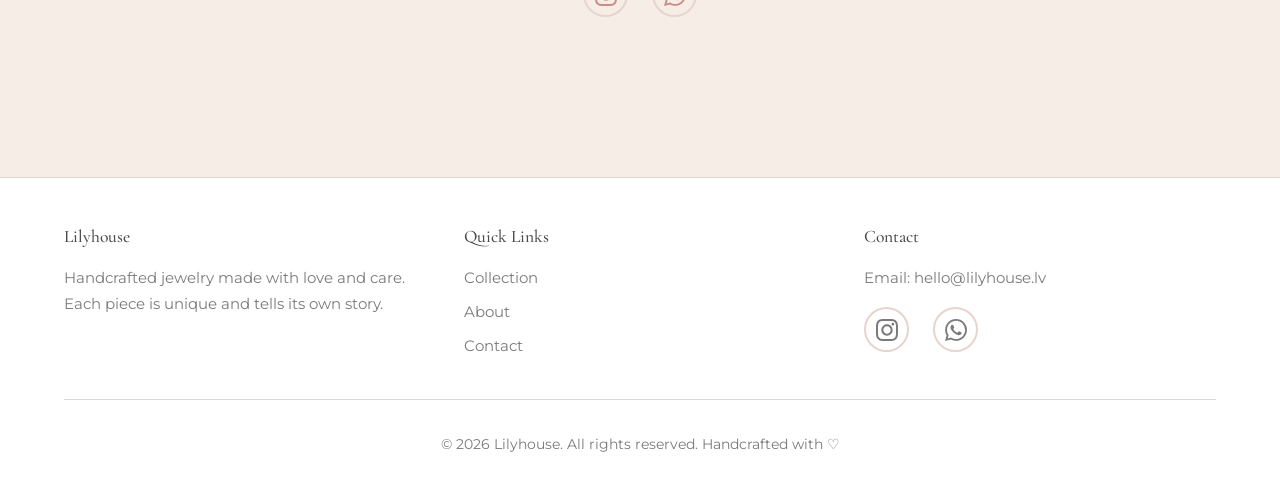
==== commit 6d050837: "cleared all texts from html since that all loaded from translations.json" ====
--- a/index.html
+++ b/index.html
@@ -23,10 +23,10 @@
         </a>
         <button class="mobile-menu-toggle" aria-label="Toggle menu">☰</button>
         <ul class="nav-links">
-          <li><a href="index.html" data-translate="nav.home">Home</a></li>
-          <li><a href="collection.html" data-translate="nav.collection">Collection</a></li>
-          <li><a href="about.html" data-translate="nav.about">About</a></li>
-          <li><a href="contact.html" data-translate="nav.contact">Contact</a></li>
+          <li><a href="index.html" data-translate="nav.home"></a></li>
+          <li><a href="collection.html" data-translate="nav.collection"></a></li>
+          <li><a href="about.html" data-translate="nav.about"></a></li>
+          <li><a href="contact.html" data-translate="nav.contact"></a></li>
         </ul>
         <div class="lang-switcher">
           <button class="lang-btn active" data-lang="en">EN</button>
@@ -39,11 +39,9 @@
   <!-- Hero Section -->
   <section class="hero">
     <div class="container">
-      <h1 data-translate="home.hero_title">Handcrafted Jewelry</h1>
-      <p class="hero-subtitle" data-translate="home.hero_subtitle">
-        Unique pieces made with love and care
-      </p>
-      <a href="collection.html" class="btn" data-translate="home.hero_cta">Explore Collection</a>
+      <h1 data-translate="home.hero_title"></h1>
+      <p class="hero-subtitle" data-translate="home.hero_subtitle"></p>
+      <a href="collection.html" class="btn" data-translate="home.hero_cta"></a>
     </div>
   </section>
 
@@ -51,8 +49,8 @@
   <section>
     <div class="container">
       <div class="section-title">
-        <h2 data-translate="home.featured_title">Featured Pieces</h2>
-        <p class="section-subtitle" data-translate="home.featured_subtitle">Discover our most loved handcrafted jewelry</p>
+        <h2 data-translate="home.featured_title"></h2>
+        <p class="section-subtitle" data-translate="home.featured_subtitle"></p>
       </div>
       
       <div class="product-grid" id="featured-items">
@@ -63,7 +61,7 @@
       </div>
       
       <div class="text-center mt-3">
-        <a href="collection.html" class="btn btn-secondary" data-translate="home.cta_button">View Collection</a>
+        <a href="collection.html" class="btn btn-secondary" data-translate="home.cta_button"></a>
       </div>
     </div>
   </section>
@@ -73,11 +71,9 @@
     <div class="container">
       <div class="about-content">
         <div class="about-text">
-          <h2 data-translate="home.about_title">About Lilyhouse</h2>
-          <p data-translate="home.about_text">
-            Every piece of jewelry is handcrafted with care and attention to detail. We believe in creating timeless pieces that tell a story and bring joy to those who wear them.
-          </p>
-          <a href="about.html" class="btn btn-secondary" data-translate="home.about_cta">Learn More</a>
+          <h2 data-translate="home.about_title"></h2>
+          <p data-translate="home.about_text"></p>
+          <a href="about.html" class="btn btn-secondary" data-translate="home.about_cta"></a>
         </div>
         <div class="about-image">
           <!-- Placeholder for about image -->
@@ -113,19 +109,19 @@
       <div class="footer-content">
         <div class="footer-section">
           <h3>Lilyhouse</h3>
-          <p data-translate="footer.about">Handcrafted jewelry made with love and care. Each piece is unique and tells its own story.</p>
+          <p data-translate="footer.about"></p>
         </div>
         
         <div class="footer-section">
-          <h3 data-translate="footer.links_title">Quick Links</h3>
-          <a href="collection.html" data-translate="nav.collection">Collection</a>
-          <a href="about.html" data-translate="nav.about">About Us</a>
-          <a href="contact.html" data-translate="nav.contact">Contact</a>
+          <h3 data-translate="footer.links_title"></h3>
+          <a href="collection.html" data-translate="nav.collection"></a>
+          <a href="about.html" data-translate="nav.about"></a>
+          <a href="contact.html" data-translate="nav.contact"></a>
         </div>
         
         <div class="footer-section">
-          <h3 data-translate="footer.contact_title">Contact</h3>
-          <p><span data-translate="footer.email_label">Email:</span> hello@lilyhouse.lv</p>
+          <h3 data-translate="footer.contact_title"></h3>
+          <p><span data-translate="footer.email_label"></span> hello@lilyhouse.lv</p>
           <div class="social-links" style="justify-content: flex-start; margin-top: 1rem;">
             <a href="https://www.instagram.com/lillyhouse_lv" target="_blank" rel="noopener" class="social-link" aria-label="Instagram"><svg viewBox="0 0 24 24" xmlns="http://www.w3.org/2000/svg"><path d="M12 2.163c3.204 0 3.584.012 4.85.07 3.252.148 4.771 1.691 4.919 4.919.058 1.265.069 1.645.069 4.849 0 3.205-.012 3.584-.069 4.849-.149 3.225-1.664 4.771-4.919 4.919-1.266.058-1.644.07-4.85.07-3.204 0-3.584-.012-4.849-.07-3.26-.149-4.771-1.699-4.919-4.92-.058-1.265-.07-1.644-.07-4.849 0-3.204.013-3.583.07-4.849.149-3.227 1.664-4.771 4.919-4.919 1.266-.057 1.645-.069 4.849-.069zm0-2.163c-3.259 0-3.667.014-4.947.072-4.358.2-6.78 2.618-6.98 6.98-.059 1.281-.073 1.689-.073 4.948 0 3.259.014 3.668.072 4.948.2 4.358 2.618 6.78 6.98 6.98 1.281.058 1.689.072 4.948.072 3.259 0 3.668-.014 4.948-.072 4.354-.2 6.782-2.618 6.979-6.98.059-1.28.073-1.689.073-4.948 0-3.259-.014-3.667-.072-4.947-.196-4.354-2.617-6.78-6.979-6.98-1.281-.059-1.69-.073-4.949-.073zm0 5.838c-3.403 0-6.162 2.759-6.162 6.162s2.759 6.163 6.162 6.163 6.162-2.759 6.162-6.163c0-3.403-2.759-6.162-6.162-6.162zm0 10.162c-2.209 0-4-1.79-4-4 0-2.209 1.791-4 4-4s4 1.791 4 4c0 2.21-1.791 4-4 4zm6.406-11.845c-.796 0-1.441.645-1.441 1.44s.645 1.44 1.441 1.44c.795 0 1.439-.645 1.439-1.44s-.644-1.44-1.439-1.44z"/></svg></a>
             <a href="https://whatsapp.com/channel/0029Vb5Qcq36rsQu8dVFQ22W" target="_blank" rel="noopener" class="social-link" aria-label="WhatsApp Channel"><svg viewBox="0 0 24 24" xmlns="http://www.w3.org/2000/svg"><path d="M17.472 14.382c-.297-.149-1.758-.867-2.03-.967-.273-.099-.471-.148-.67.15-.197.297-.767.966-.94 1.164-.173.199-.347.223-.644.075-.297-.15-1.255-.463-2.39-1.475-.883-.788-1.48-1.761-1.653-2.059-.173-.297-.018-.458.13-.606.134-.133.298-.347.446-.52.149-.174.198-.298.298-.497.099-.198.05-.371-.025-.52-.075-.149-.669-1.612-.916-2.207-.242-.579-.487-.5-.669-.51-.173-.008-.371-.01-.57-.01-.198 0-.52.074-.792.372-.272.297-1.04 1.016-1.04 2.479 0 1.462 1.065 2.875 1.213 3.074.149.198 2.096 3.2 5.077 4.487.709.306 1.262.489 1.694.625.712.227 1.36.195 1.871.118.571-.085 1.758-.719 2.006-1.413.248-.694.248-1.289.173-1.413-.074-.124-.272-.198-.57-.347m-5.421 7.403h-.004a9.87 9.87 0 01-5.031-1.378l-.361-.214-3.741.982.998-3.648-.235-.374a9.86 9.86 0 01-1.51-5.26c.001-5.45 4.436-9.884 9.888-9.884 2.64 0 5.122 1.03 6.988 2.898a9.825 9.825 0 012.893 6.994c-.003 5.45-4.437 9.884-9.885 9.884m8.413-18.297A11.815 11.815 0 0012.05 0C5.495 0 .16 5.335.157 11.892c0 2.096.547 4.142 1.588 5.945L.057 24l6.305-1.654a11.882 11.882 0 005.683 1.448h.005c6.554 0 11.89-5.335 11.893-11.893a11.821 11.821 0 00-3.48-8.413z"/></svg></a>
@@ -134,7 +130,7 @@
       </div>
       
       <div class="footer-bottom">
-        <p data-translate="footer.copyright">© 2026 Lilyhouse. All rights reserved. Handcrafted with ♡</p>
+        <p data-translate="footer.copyright"></p>
       </div>
     </div>
   </footer>
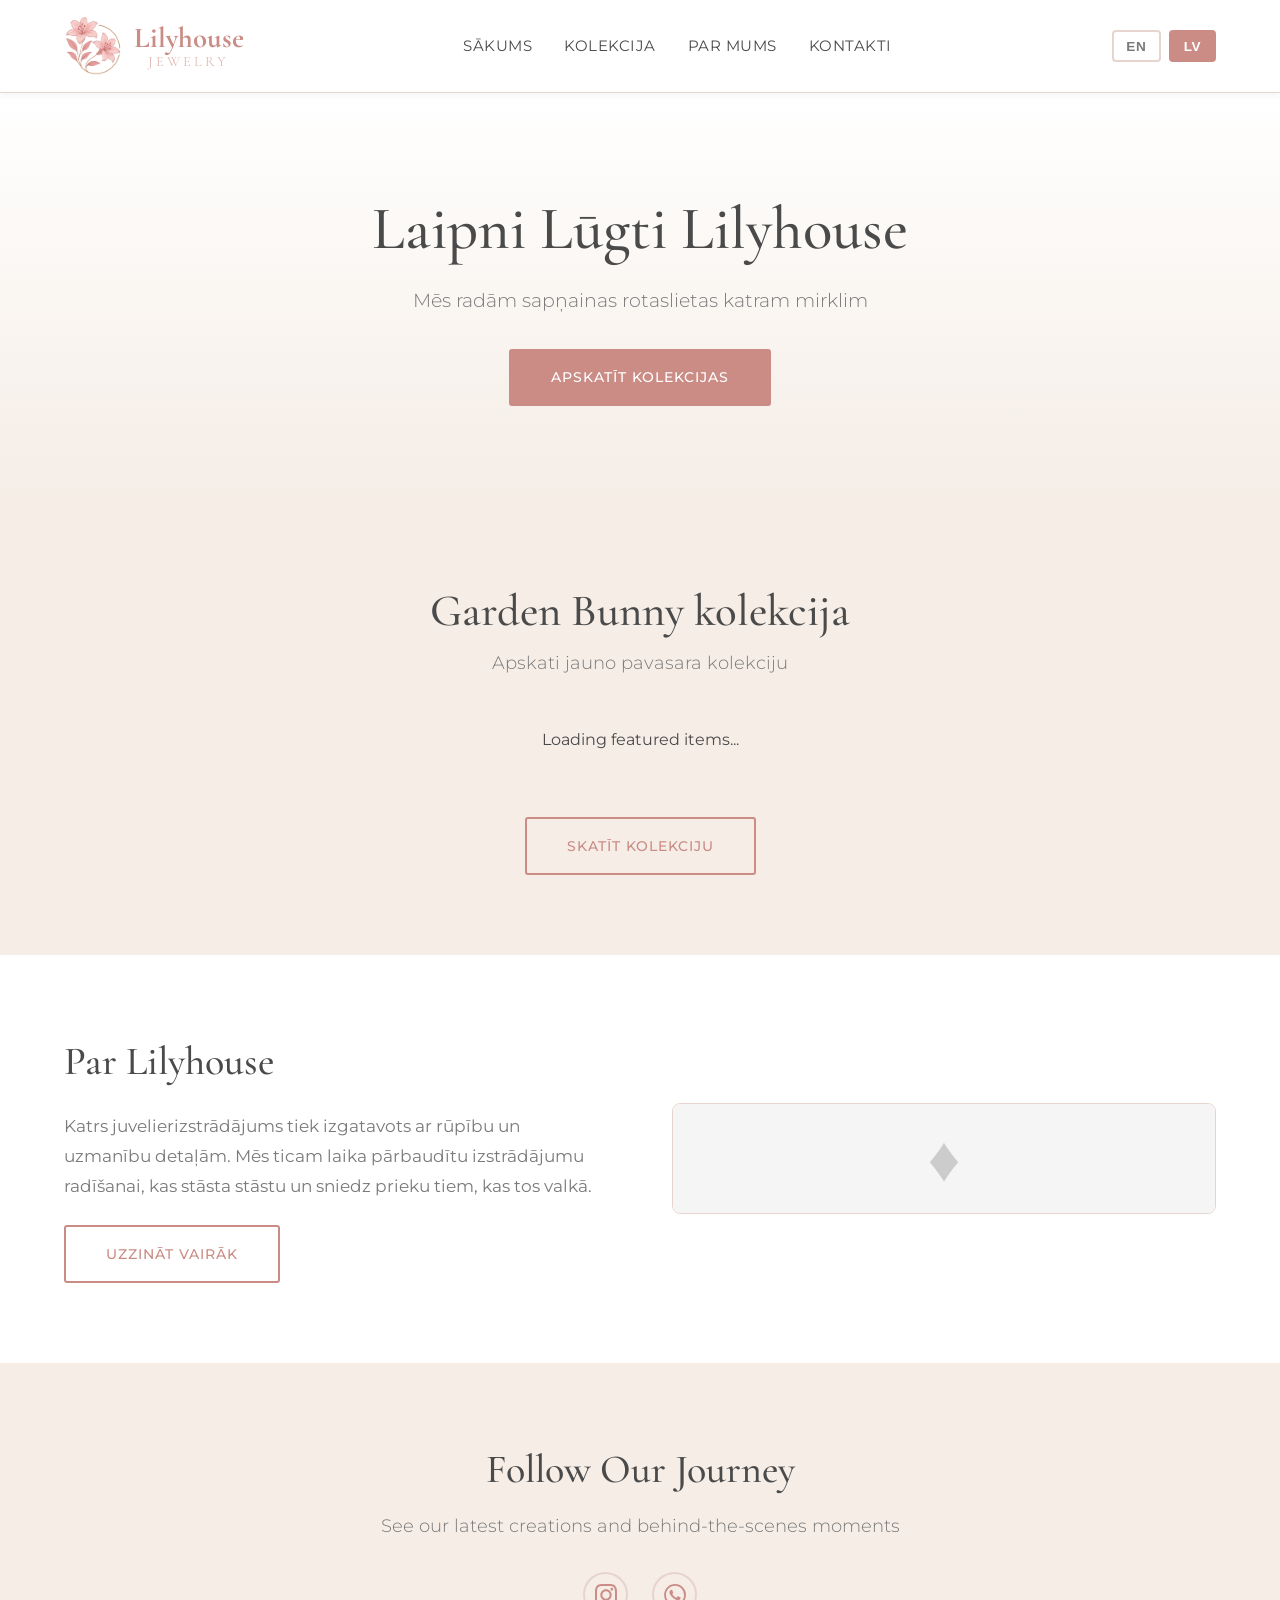
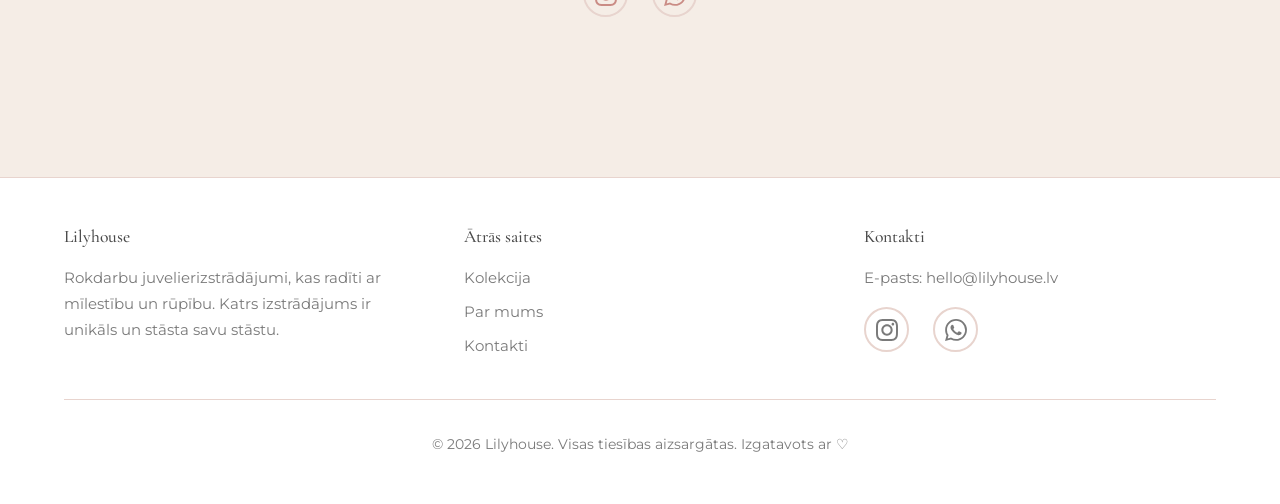
==== commit 0c8efb29: "Update language button states and default language setting to Latvian" ====
--- a/index.html
+++ b/index.html
@@ -29,8 +29,8 @@
           <li><a href="contact.html" data-translate="nav.contact"></a></li>
         </ul>
         <div class="lang-switcher">
-          <button class="lang-btn active" data-lang="en">EN</button>
-          <button class="lang-btn" data-lang="lv">LV</button>
+          <button class="lang-btn" data-lang="en">EN</button>
+          <button class="lang-btn active" data-lang="lv">LV</button>
         </div>
       </nav>
     </div>
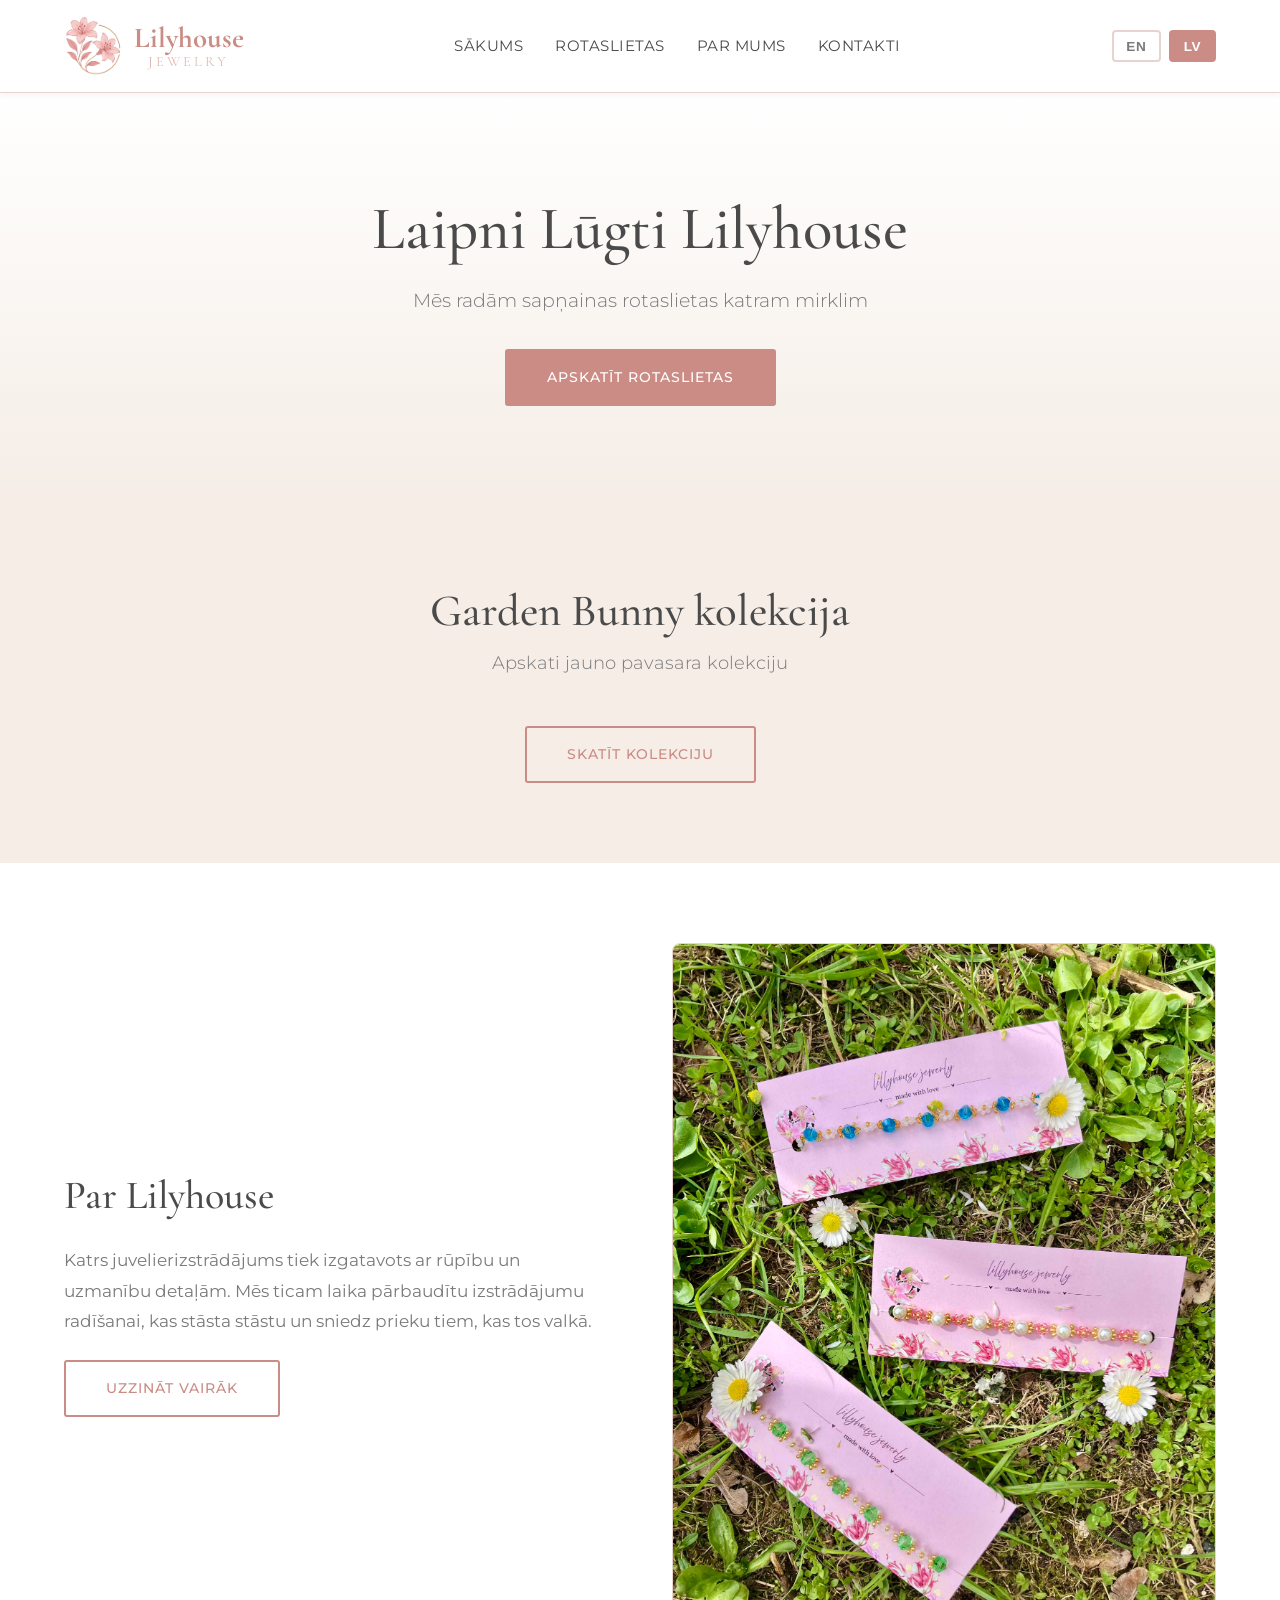
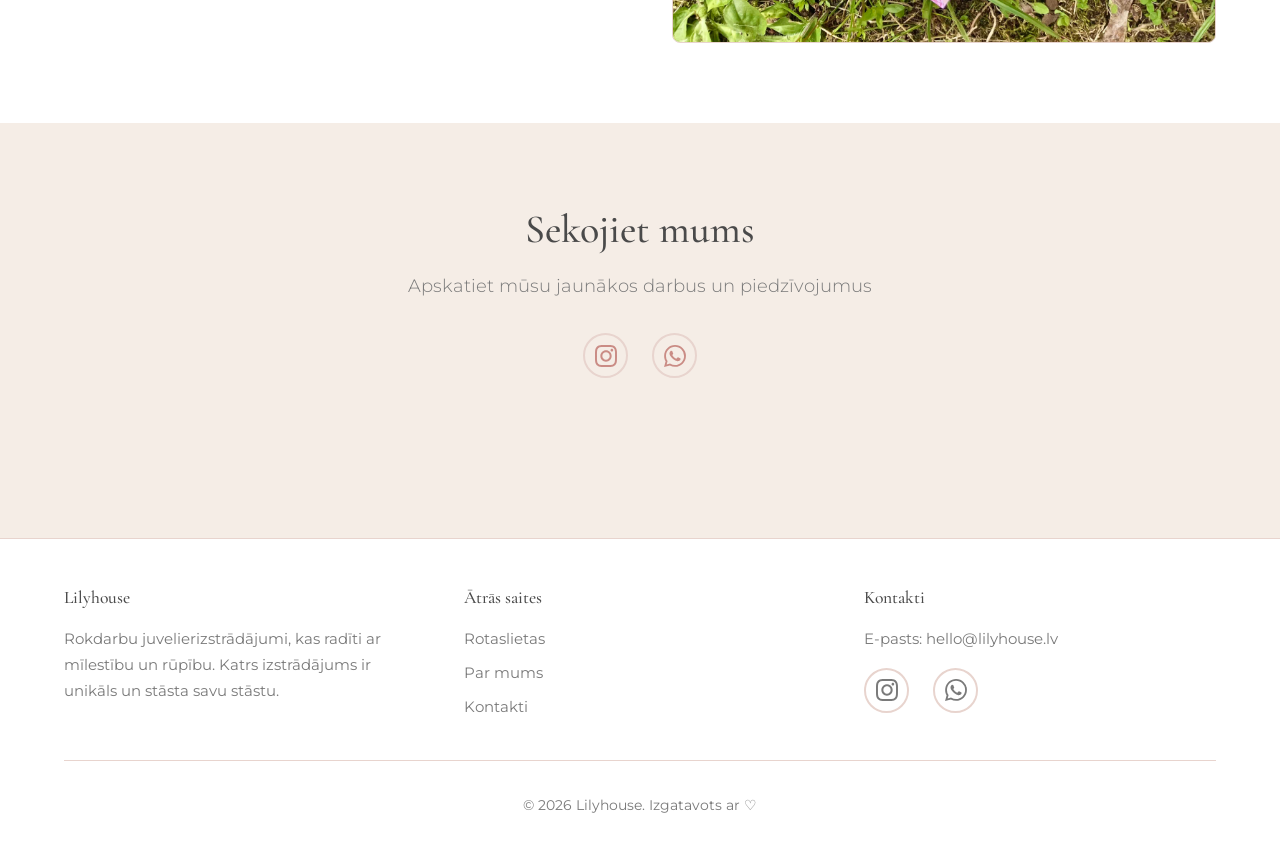
==== commit 557216aa: "Add lotus poster image to the site assets" ====
--- a/index.html
+++ b/index.html
@@ -53,15 +53,14 @@
         <p class="section-subtitle" data-translate="home.featured_subtitle"></p>
       </div>
       
-      <div class="product-grid" id="featured-items">
-        <!-- Featured items will be dynamically loaded here -->
+      <!-- <div class="product-grid" id="featured-items">
         <div class="text-center" style="grid-column: 1 / -1;">
           <p>Loading featured items...</p>
         </div>
-      </div>
+      </div> -->
       
       <div class="text-center mt-3">
-        <a href="collection.html" class="btn btn-secondary" data-translate="home.cta_button"></a>
+        <a href="collection.html?category=category1" class="btn btn-secondary" data-translate="home.cta_button"></a>
       </div>
     </div>
   </section>
@@ -76,10 +75,7 @@
           <a href="about.html" class="btn btn-secondary" data-translate="home.about_cta"></a>
         </div>
         <div class="about-image">
-          <!-- Placeholder for about image -->
-          <div class="product-image-placeholder" style="width: 100%; height: 100%; display: flex; align-items: center; justify-content: center; font-size: 4rem; background-color: #f5f5f5; color: #ccc;">
-            ♦
-          </div>
+          <img src="images/site/lotus_poster.jpg" alt="Lilyhouse Jewelry">
         </div>
       </div>
     </div>
@@ -88,9 +84,8 @@
   <!-- Social Section -->
   <section>
     <div class="container text-center">
-      <h2>Follow Our Journey</h2>
-      <p class="section-subtitle mb-2">
-        See our latest creations and behind-the-scenes moments
+      <h2 data-translate="home.social_title"></h2>
+      <p class="section-subtitle mb-2" data-translate="home.social_subtitle">
       </p>
       <div class="social-links">
         <a href="https://www.instagram.com/lillyhouse_lv" target="_blank" rel="noopener" class="social-link" aria-label="Instagram">
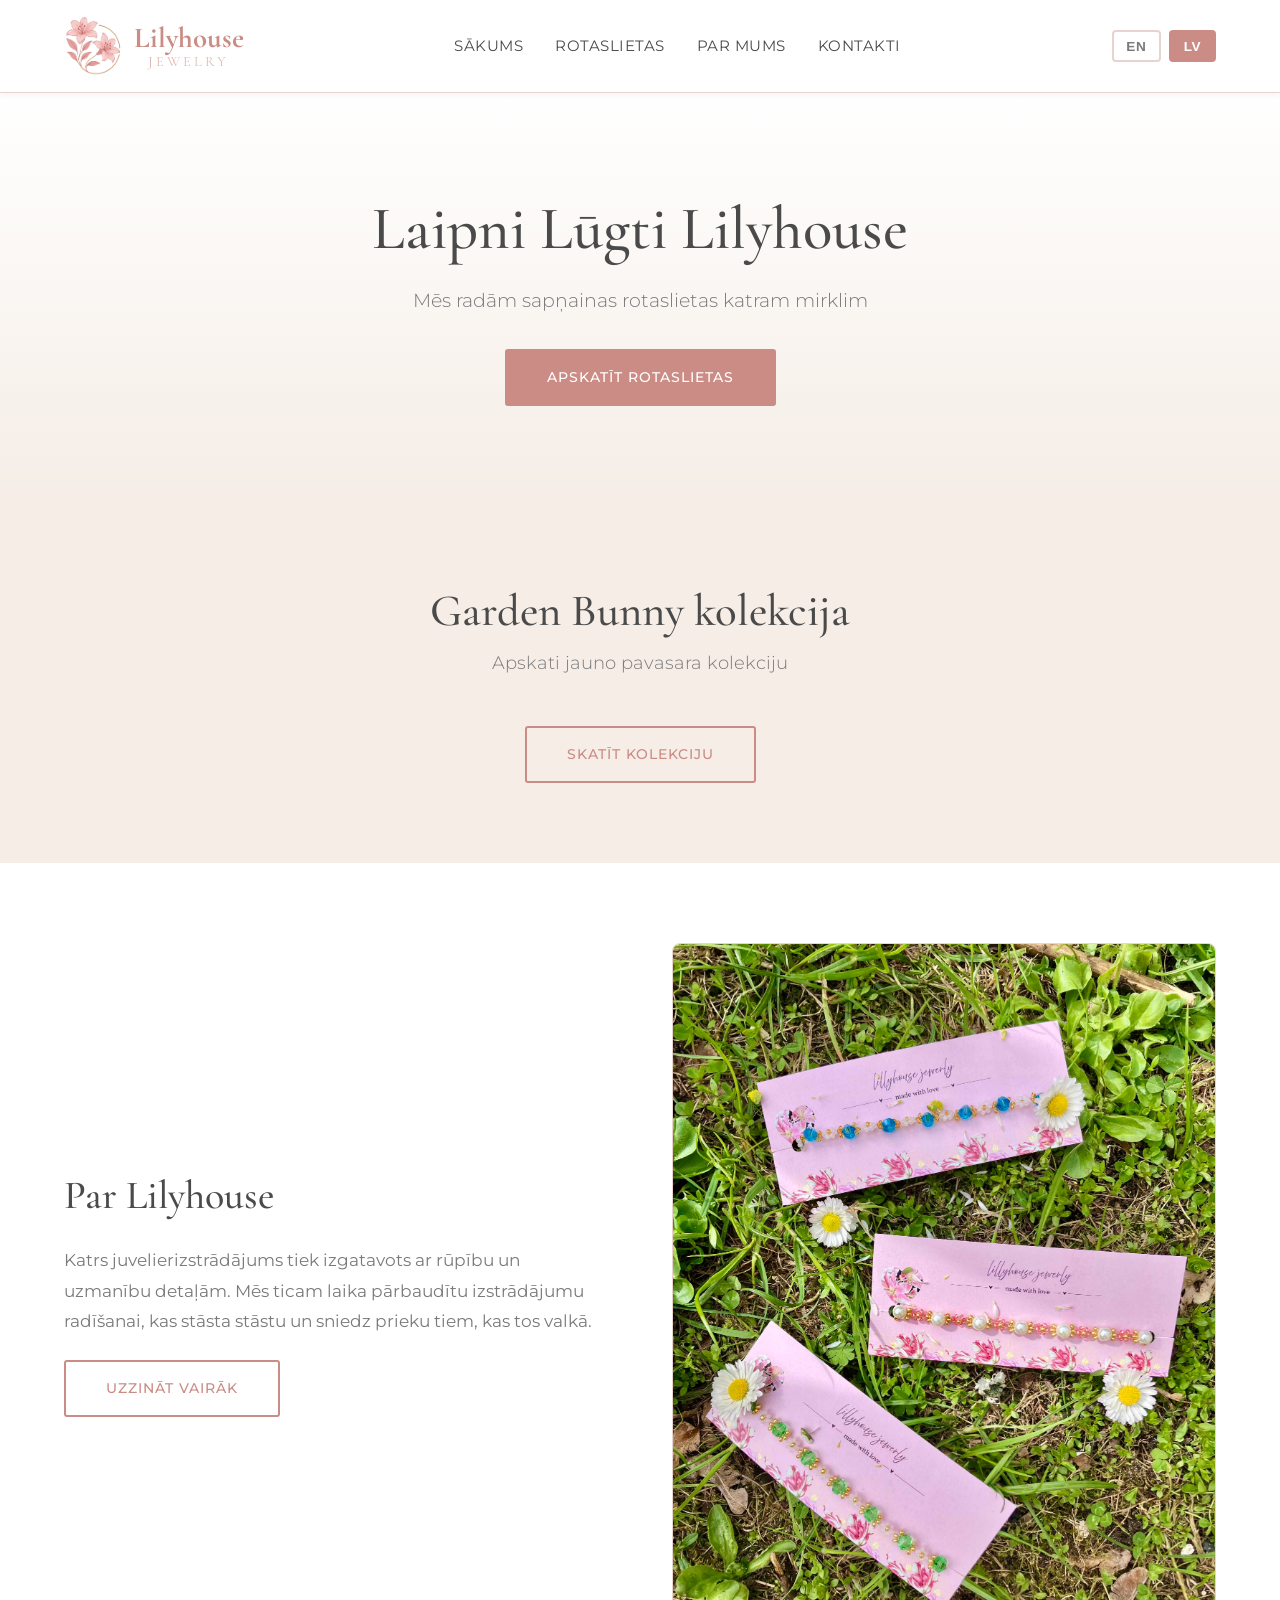
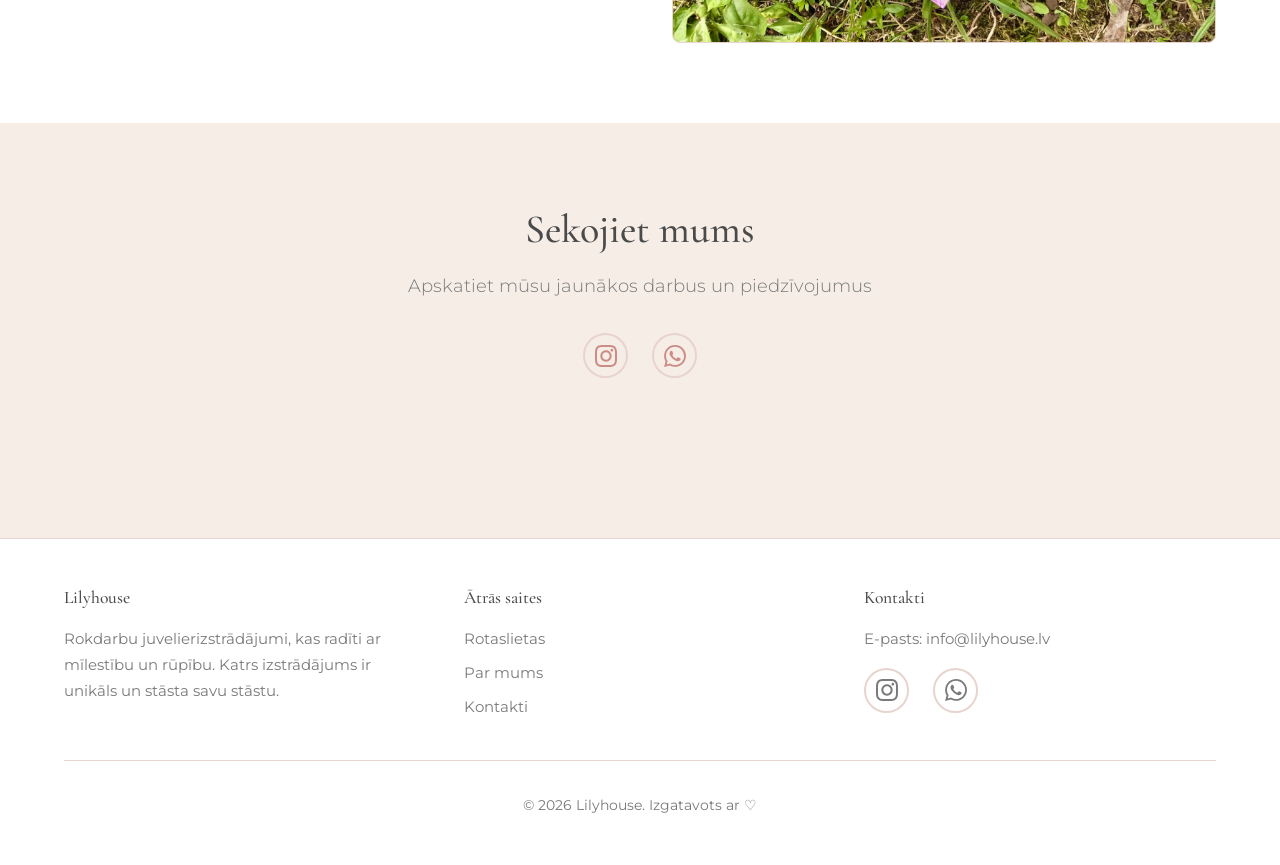
==== commit 1a3091a0: "Adding Formspree integration;l" ====
--- a/index.html
+++ b/index.html
@@ -116,7 +116,7 @@
         
         <div class="footer-section">
           <h3 data-translate="footer.contact_title"></h3>
-          <p><span data-translate="footer.email_label"></span> hello@lilyhouse.lv</p>
+          <p><span data-translate="footer.email_label"></span> info@lilyhouse.lv</p>
           <div class="social-links" style="justify-content: flex-start; margin-top: 1rem;">
             <a href="https://www.instagram.com/lillyhouse_lv" target="_blank" rel="noopener" class="social-link" aria-label="Instagram"><svg viewBox="0 0 24 24" xmlns="http://www.w3.org/2000/svg"><path d="M12 2.163c3.204 0 3.584.012 4.85.07 3.252.148 4.771 1.691 4.919 4.919.058 1.265.069 1.645.069 4.849 0 3.205-.012 3.584-.069 4.849-.149 3.225-1.664 4.771-4.919 4.919-1.266.058-1.644.07-4.85.07-3.204 0-3.584-.012-4.849-.07-3.26-.149-4.771-1.699-4.919-4.92-.058-1.265-.07-1.644-.07-4.849 0-3.204.013-3.583.07-4.849.149-3.227 1.664-4.771 4.919-4.919 1.266-.057 1.645-.069 4.849-.069zm0-2.163c-3.259 0-3.667.014-4.947.072-4.358.2-6.78 2.618-6.98 6.98-.059 1.281-.073 1.689-.073 4.948 0 3.259.014 3.668.072 4.948.2 4.358 2.618 6.78 6.98 6.98 1.281.058 1.689.072 4.948.072 3.259 0 3.668-.014 4.948-.072 4.354-.2 6.782-2.618 6.979-6.98.059-1.28.073-1.689.073-4.948 0-3.259-.014-3.667-.072-4.947-.196-4.354-2.617-6.78-6.979-6.98-1.281-.059-1.69-.073-4.949-.073zm0 5.838c-3.403 0-6.162 2.759-6.162 6.162s2.759 6.163 6.162 6.163 6.162-2.759 6.162-6.163c0-3.403-2.759-6.162-6.162-6.162zm0 10.162c-2.209 0-4-1.79-4-4 0-2.209 1.791-4 4-4s4 1.791 4 4c0 2.21-1.791 4-4 4zm6.406-11.845c-.796 0-1.441.645-1.441 1.44s.645 1.44 1.441 1.44c.795 0 1.439-.645 1.439-1.44s-.644-1.44-1.439-1.44z"/></svg></a>
             <a href="https://whatsapp.com/channel/0029Vb5Qcq36rsQu8dVFQ22W" target="_blank" rel="noopener" class="social-link" aria-label="WhatsApp Channel"><svg viewBox="0 0 24 24" xmlns="http://www.w3.org/2000/svg"><path d="M17.472 14.382c-.297-.149-1.758-.867-2.03-.967-.273-.099-.471-.148-.67.15-.197.297-.767.966-.94 1.164-.173.199-.347.223-.644.075-.297-.15-1.255-.463-2.39-1.475-.883-.788-1.48-1.761-1.653-2.059-.173-.297-.018-.458.13-.606.134-.133.298-.347.446-.52.149-.174.198-.298.298-.497.099-.198.05-.371-.025-.52-.075-.149-.669-1.612-.916-2.207-.242-.579-.487-.5-.669-.51-.173-.008-.371-.01-.57-.01-.198 0-.52.074-.792.372-.272.297-1.04 1.016-1.04 2.479 0 1.462 1.065 2.875 1.213 3.074.149.198 2.096 3.2 5.077 4.487.709.306 1.262.489 1.694.625.712.227 1.36.195 1.871.118.571-.085 1.758-.719 2.006-1.413.248-.694.248-1.289.173-1.413-.074-.124-.272-.198-.57-.347m-5.421 7.403h-.004a9.87 9.87 0 01-5.031-1.378l-.361-.214-3.741.982.998-3.648-.235-.374a9.86 9.86 0 01-1.51-5.26c.001-5.45 4.436-9.884 9.888-9.884 2.64 0 5.122 1.03 6.988 2.898a9.825 9.825 0 012.893 6.994c-.003 5.45-4.437 9.884-9.885 9.884m8.413-18.297A11.815 11.815 0 0012.05 0C5.495 0 .16 5.335.157 11.892c0 2.096.547 4.142 1.588 5.945L.057 24l6.305-1.654a11.882 11.882 0 005.683 1.448h.005c6.554 0 11.89-5.335 11.893-11.893a11.821 11.821 0 00-3.48-8.413z"/></svg></a>
--- a/css/style.css
+++ b/css/style.css
@@ -452,6 +452,60 @@
   margin-bottom: 2.5rem;
 }
 
+.item-color-options,
+.item-material-options {
+  margin-bottom: 1.5rem;
+}
+
+.material-circle {
+  width: 40px;
+  height: 40px;
+  border-radius: 50%;
+  border: 2px solid #333;
+}
+
+.item-material-options .color-options-label {
+  color: var(--color-primary);
+  font-weight: 700;
+}
+
+.color-options-label {
+  font-weight: 600;
+  color: var(--color-text-light);
+  margin-bottom: 0.6rem;
+}
+
+.color-options-list {
+  display: flex;
+  gap: 0.6rem;
+  align-items: center;
+}
+
+.color-circle {
+  width: 30px;
+  height: 30px;
+  border-radius: 50%;
+  border: 2px solid transparent;
+  cursor: pointer;
+  transition: var(--transition);
+  outline: none;
+}
+
+.color-circle.selected {
+  border-color: var(--color-primary);
+  box-shadow: 0 0 0 3px rgba(202, 140, 133, 0.25);
+}
+
+.color-circle:hover {
+  transform: scale(1.07);
+}
+
+.selected-color-name {
+  margin-top: 0.6rem;
+  font-size: 0.95rem;
+  color: var(--color-text-light);
+}
+
 /* About Section */
 .about-preview {
   background-color: var(--color-white);
